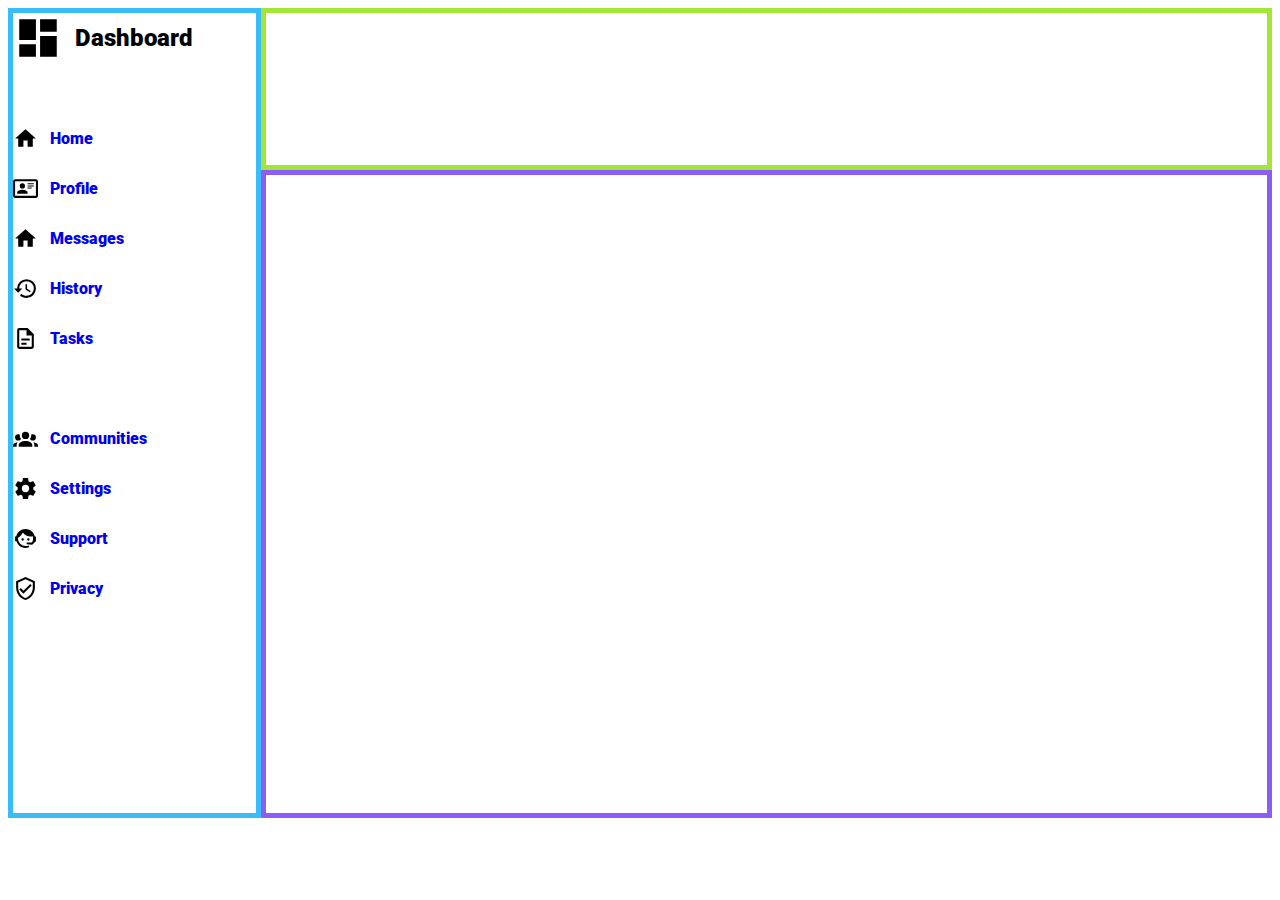
==== Admin-Dashboard.html @ 5881f160 "Sidebar Style" ====
<!DOCTYPE html>
<html lang="en">
<head>
    <meta charset="UTF-8">
    <meta name="viewport" content="width=device-width, initial-scale=1.0">
    <link rel="stylesheet" href="Admin-Dashboard.css">
    <title>Admin Dashboard</title>
</head>
<body>
    <div id="main-grid-container">
        <div id="sidebar">
            <div class="dashboard sidebar-icons">
            <svg xmlns="http://www.w3.org/2000/svg" viewBox="0 0 24 24" width="50" height="50"><title>Dashboard</title><path d="M13,3V9H21V3M13,21H21V11H13M3,21H11V15H3M3,13H11V3H3V13Z" /></svg><span>&nbsp;&nbsp;Dashboard</span>
        </div>
        
        <div class="home">
            <a class="sidebar-icons" href="https://www.example.com"><svg xmlns="http://www.w3.org/2000/svg" viewBox="0 0 24 24" width="25" height="25"><title>Home</title><path d="M10,20V14H14V20H19V12H22L12,3L2,12H5V20H10Z" /></svg><span>&nbsp;&nbsp;&nbsp;Home</span></a>
        </div>

        <div class="profile">
            <a class="sidebar-icons" href="https://www.example.com"><svg xmlns="http://www.w3.org/2000/svg" viewBox="0 0 24 24" width="25" height="25"><title>Profile</title><path d="M22,3H2C0.91,3.04 0.04,3.91 0,5V19C0.04,20.09 0.91,20.96 2,21H22C23.09,20.96 23.96,20.09 24,19V5C23.96,3.91 23.09,3.04 22,3M22,19H2V5H22V19M14,17V15.75C14,14.09 10.66,13.25 9,13.25C7.34,13.25 4,14.09 4,15.75V17H14M9,7A2.5,2.5 0 0,0 6.5,9.5A2.5,2.5 0 0,0 9,12A2.5,2.5 0 0,0 11.5,9.5A2.5,2.5 0 0,0 9,7M14,7V8H20V7H14M14,9V10H20V9H14M14,11V12H18V11H14" /></svg><span>&nbsp;&nbsp;&nbsp;Profile</span></a>
        </div>

        <div class="messages">
            <a class="sidebar-icons" href="https://www.example.com"><svg xmlns="http://www.w3.org/2000/svg" viewBox="0 0 24 24" width="25" height="25"><title>Messages</title><path d="M10,20V14H14V20H19V12H22L12,3L2,12H5V20H10Z" /></svg><span>&nbsp;&nbsp;&nbsp;Messages</span></a>
        </div>

        <div class="history">
            <a class="sidebar-icons" href="https://www.example.com"><svg xmlns="http://www.w3.org/2000/svg" viewBox="0 0 24 24" width="25" height="25"><title>History</title><path d="M13.5,8H12V13L16.28,15.54L17,14.33L13.5,12.25V8M13,3A9,9 0 0,0 4,12H1L4.96,16.03L9,12H6A7,7 0 0,1 13,5A7,7 0 0,1 20,12A7,7 0 0,1 13,19C11.07,19 9.32,18.21 8.06,16.94L6.64,18.36C8.27,20 10.5,21 13,21A9,9 0 0,0 22,12A9,9 0 0,0 13,3" /></svg><span>&nbsp;&nbsp;&nbsp;History</span></a>
        </div>

        <div class="tasks">
            <a class="sidebar-icons" href="https://www.example.com"><svg xmlns="http://www.w3.org/2000/svg" viewBox="0 0 24 24" width="25" height="25"><title>Tasks</title><path d="M6,2A2,2 0 0,0 4,4V20A2,2 0 0,0 6,22H18A2,2 0 0,0 20,20V8L14,2H6M6,4H13V9H18V20H6V4M8,12V14H16V12H8M8,16V18H13V16H8Z" /></svg><span>&nbsp;&nbsp;&nbsp;Tasks</span></a>
        </div>

        <div class="communities">
            <a class="sidebar-icons" href="https://www.example.com"><svg xmlns="http://www.w3.org/2000/svg" viewBox="0 0 24 24" width="25" height="25"><title>Communities</title><path d="M12,5.5A3.5,3.5 0 0,1 15.5,9A3.5,3.5 0 0,1 12,12.5A3.5,3.5 0 0,1 8.5,9A3.5,3.5 0 0,1 12,5.5M5,8C5.56,8 6.08,8.15 6.53,8.42C6.38,9.85 6.8,11.27 7.66,12.38C7.16,13.34 6.16,14 5,14A3,3 0 0,1 2,11A3,3 0 0,1 5,8M19,8A3,3 0 0,1 22,11A3,3 0 0,1 19,14C17.84,14 16.84,13.34 16.34,12.38C17.2,11.27 17.62,9.85 17.47,8.42C17.92,8.15 18.44,8 19,8M5.5,18.25C5.5,16.18 8.41,14.5 12,14.5C15.59,14.5 18.5,16.18 18.5,18.25V20H5.5V18.25M0,20V18.5C0,17.11 1.89,15.94 4.45,15.6C3.86,16.28 3.5,17.22 3.5,18.25V20H0M24,20H20.5V18.25C20.5,17.22 20.14,16.28 19.55,15.6C22.11,15.94 24,17.11 24,18.5V20Z" /></svg><span>&nbsp;&nbsp;&nbsp;Communities</span></a>
        </div>

        <div class="settings">
            <a class="sidebar-icons" href="https://www.example.com"><svg xmlns="http://www.w3.org/2000/svg" viewBox="0 0 24 24" width="25" height="25"><title>Settings</title><path d="M12,15.5A3.5,3.5 0 0,1 8.5,12A3.5,3.5 0 0,1 12,8.5A3.5,3.5 0 0,1 15.5,12A3.5,3.5 0 0,1 12,15.5M19.43,12.97C19.47,12.65 19.5,12.33 19.5,12C19.5,11.67 19.47,11.34 19.43,11L21.54,9.37C21.73,9.22 21.78,8.95 21.66,8.73L19.66,5.27C19.54,5.05 19.27,4.96 19.05,5.05L16.56,6.05C16.04,5.66 15.5,5.32 14.87,5.07L14.5,2.42C14.46,2.18 14.25,2 14,2H10C9.75,2 9.54,2.18 9.5,2.42L9.13,5.07C8.5,5.32 7.96,5.66 7.44,6.05L4.95,5.05C4.73,4.96 4.46,5.05 4.34,5.27L2.34,8.73C2.21,8.95 2.27,9.22 2.46,9.37L4.57,11C4.53,11.34 4.5,11.67 4.5,12C4.5,12.33 4.53,12.65 4.57,12.97L2.46,14.63C2.27,14.78 2.21,15.05 2.34,15.27L4.34,18.73C4.46,18.95 4.73,19.03 4.95,18.95L7.44,17.94C7.96,18.34 8.5,18.68 9.13,18.93L9.5,21.58C9.54,21.82 9.75,22 10,22H14C14.25,22 14.46,21.82 14.5,21.58L14.87,18.93C15.5,18.67 16.04,18.34 16.56,17.94L19.05,18.95C19.27,19.03 19.54,18.95 19.66,18.73L21.66,15.27C21.78,15.05 21.73,14.78 21.54,14.63L19.43,12.97Z" /></svg><span>&nbsp;&nbsp;&nbsp;Settings</span></a>
        </div>

        <div class="support">
            <a class="sidebar-icons" href="https://www.example.com"><svg xmlns="http://www.w3.org/2000/svg" viewBox="0 0 24 24" width="25" height="25"><title>Support</title><path d="M18.72,14.76C19.07,13.91 19.26,13 19.26,12C19.26,11.28 19.15,10.59 18.96,9.95C18.31,10.1 17.63,10.18 16.92,10.18C13.86,10.18 11.15,8.67 9.5,6.34C8.61,8.5 6.91,10.26 4.77,11.22C4.73,11.47 4.73,11.74 4.73,12A7.27,7.27 0 0,0 12,19.27C13.05,19.27 14.06,19.04 14.97,18.63C15.54,19.72 15.8,20.26 15.78,20.26C14.14,20.81 12.87,21.08 12,21.08C9.58,21.08 7.27,20.13 5.57,18.42C4.53,17.38 3.76,16.11 3.33,14.73H2V10.18H3.09C3.93,6.04 7.6,2.92 12,2.92C14.4,2.92 16.71,3.87 18.42,5.58C19.69,6.84 20.54,8.45 20.89,10.18H22V14.67H22V14.69L22,14.73H21.94L18.38,18L13.08,17.4V15.73H17.91L18.72,14.76M9.27,11.77C9.57,11.77 9.86,11.89 10.07,12.11C10.28,12.32 10.4,12.61 10.4,12.91C10.4,13.21 10.28,13.5 10.07,13.71C9.86,13.92 9.57,14.04 9.27,14.04C8.64,14.04 8.13,13.54 8.13,12.91C8.13,12.28 8.64,11.77 9.27,11.77M14.72,11.77C15.35,11.77 15.85,12.28 15.85,12.91C15.85,13.54 15.35,14.04 14.72,14.04C14.09,14.04 13.58,13.54 13.58,12.91A1.14,1.14 0 0,1 14.72,11.77Z" /></svg><span>&nbsp;&nbsp;&nbsp;Support</span></a>
        </div>

        <div class="privacy">
            <a class="sidebar-icons" href="https://www.example.com"><svg xmlns="http://www.w3.org/2000/svg" viewBox="0 0 24 24" width="25" height="25"><title>Privacy</title><path d="M21,11C21,16.55 17.16,21.74 12,23C6.84,21.74 3,16.55 3,11V5L12,1L21,5V11M12,21C15.75,20 19,15.54 19,11.22V6.3L12,3.18L5,6.3V11.22C5,15.54 8.25,20 12,21M10,17L6,13L7.41,11.59L10,14.17L16.59,7.58L18,9" /></svg><span?>&nbsp;&nbsp;&nbsp;Privacy</span></a>
            </div>
    </div>
        <div id="header"></div>
        <div id="main-content"></div>
    </div>
</body>
</html>
---- Admin-Dashboard.css ----
@import url("https://fonts.googleapis.com/css2?family=Metal+Mania&family=Roboto&family=Ubuntu&display=swap");

* {
  font-family: "Roboto", sans-serif;
  font-weight: 900;
}

/*Sidebar Section*/

a {
  text-decoration: none;
}

div#sidebar {
  display: grid;
  border: 5px solid #38bdf8;
  grid-template: repeat(16, 1fr) / 1fr;
  grid-row: 1/11;
}

.sidebar-icons {
  display: flex;
  align-items: center;
}

.dashboard > span {
  font-size: x-large;
}

.home {
  grid-row: 3 / 4;
  align-self: center;
}

.profile {
  grid-row: 4 / 5;
  align-self: center;
}

.messages {
  grid-row: 5 / 6;
  align-self: center;
}

.history {
  grid-row: 6 / 7;
  align-self: center;
}

.tasks {
  grid-row: 7 / 8;
  align-self: center;
}

.communities {
  grid-row: 9 / 10;
  align-self: center;
}

.settings {
  grid-row: 10/ 11;
  align-self: center;
}

.support {
  grid-row: 11 / 12;
  align-self: center;
}

.privacy {
  grid-row: 12 / 13;
  align-self: center;
}

/*Sidebar Section Ended*/

/*Whole Page Grid*/

div#main-grid-container {
  display: grid;
  grid-template: repeat(10, 1fr) / repeat(5, 1fr);
}

/*Whole Page Grid Ended*/

/*Header*/

div#header {
  border: 5px solid #a3e635;
  grid-row: 1/3;
  grid-column: 2/6;
}

/*Header Section Ended*/

/*Main Content Section*/

div#main-content {
  border: 5px solid #8b5cf6;
  grid-row: 3/11;
  grid-column: 2/6;
}
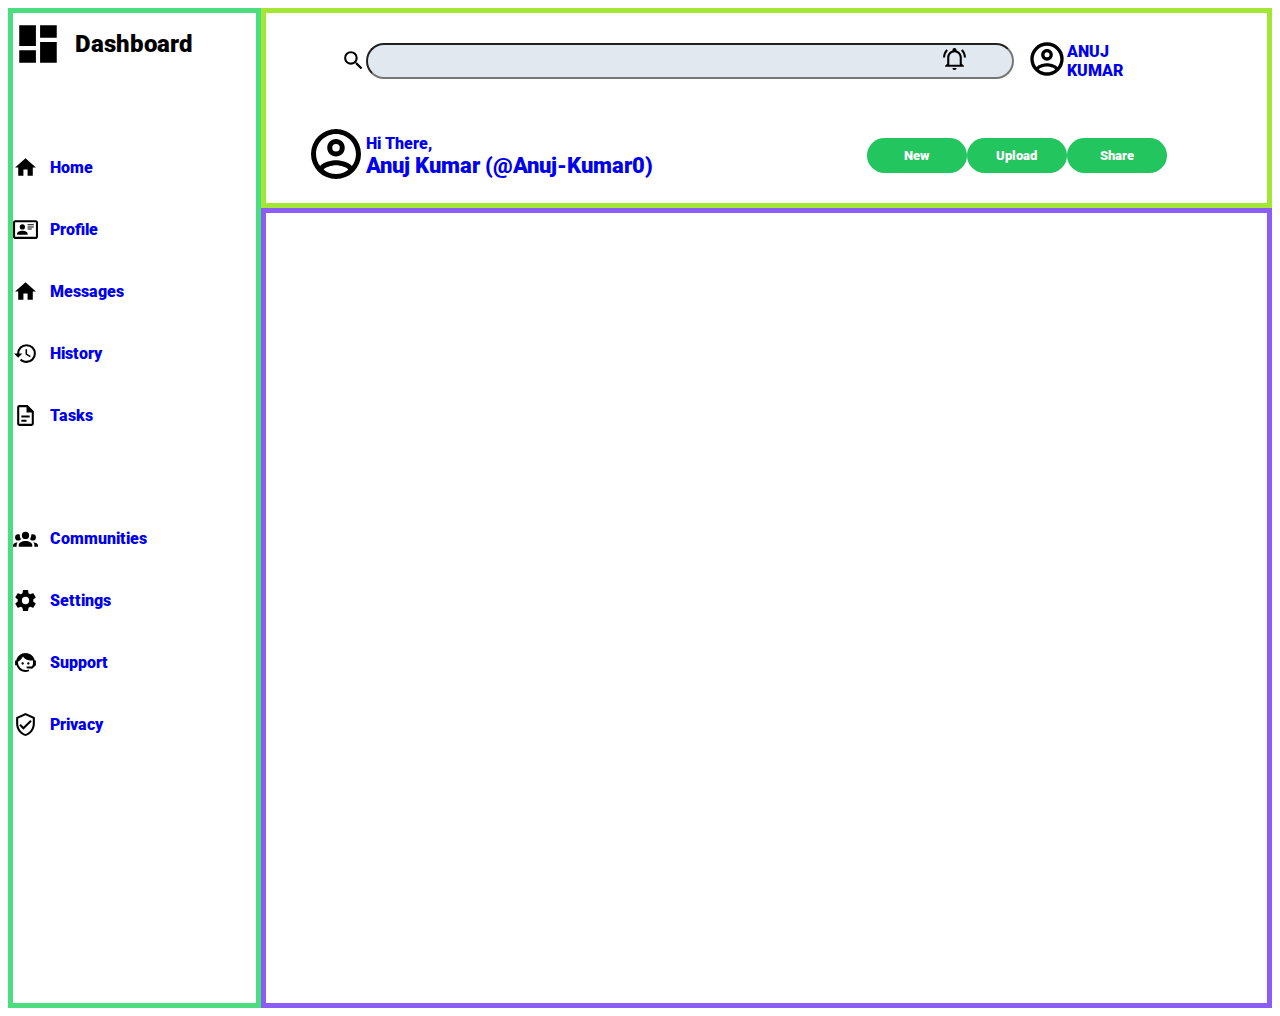
==== commit 21e40b87: "Header Successful, Some Responsive Features" ====
--- a/Admin-Dashboard.html
+++ b/Admin-Dashboard.html
@@ -49,7 +49,21 @@
             <a class="sidebar-icons" href="https://www.example.com"><svg xmlns="http://www.w3.org/2000/svg" viewBox="0 0 24 24" width="25" height="25"><title>Privacy</title><path d="M21,11C21,16.55 17.16,21.74 12,23C6.84,21.74 3,16.55 3,11V5L12,1L21,5V11M12,21C15.75,20 19,15.54 19,11.22V6.3L12,3.18L5,6.3V11.22C5,15.54 8.25,20 12,21M10,17L6,13L7.41,11.59L10,14.17L16.59,7.58L18,9" /></svg><span?>&nbsp;&nbsp;&nbsp;Privacy</span></a>
             </div>
     </div>
-        <div id="header"></div>
+        <div id="header">
+                <span id="search-icon"><svg xmlns="http://www.w3.org/2000/svg" viewBox="0 0 24 24" width="25" height="25"><title>Search</title><path d="M9.5,3A6.5,6.5 0 0,1 16,9.5C16,11.11 15.41,12.59 14.44,13.73L14.71,14H15.5L20.5,19L19,20.5L14,15.5V14.71L13.73,14.44C12.59,15.41 11.11,16 9.5,16A6.5,6.5 0 0,1 3,9.5A6.5,6.5 0 0,1 9.5,3M9.5,5C7,5 5,7 5,9.5C5,12 7,14 9.5,14C12,14 14,12 14,9.5C14,7 12,5 9.5,5Z" /></svg></span>
+                <span id="search-bar"><input type="text" name="search-bar" id="search-bar"></span>
+                <span id="notification"><a href="https://www.example.com"><svg xmlns="http://www.w3.org/2000/svg" viewBox="0 0 24 24" height="25" width="25"><title>Notification</title><path d="M10,21H14A2,2 0 0,1 12,23A2,2 0 0,1 10,21M21,19V20H3V19L5,17V11C5,7.9 7.03,5.17 10,4.29C10,4.19 10,4.1 10,4A2,2 0 0,1 12,2A2,2 0 0,1 14,4C14,4.1 14,4.19 14,4.29C16.97,5.17 19,7.9 19,11V17L21,19M17,11A5,5 0 0,0 12,6A5,5 0 0,0 7,11V18H17V11M19.75,3.19L18.33,4.61C20.04,6.3 21,8.6 21,11H23C23,8.07 21.84,5.25 19.75,3.19M1,11H3C3,8.6 3.96,6.3 5.67,4.61L4.25,3.19C2.16,5.25 1,8.07 1,11Z" /></svg></a></span>
+                <span class="github"><a href="https://github.com/Anuj-Kumar0"><svg xmlns="http://www.w3.org/2000/svg" viewBox="0 0 24 24" height="40" width="40"><title>Account</title><path d="M12,2A10,10 0 0,0 2,12A10,10 0 0,0 12,22A10,10 0 0,0 22,12A10,10 0 0,0 12,2M7.07,18.28C7.5,17.38 10.12,16.5 12,16.5C13.88,16.5 16.5,17.38 16.93,18.28C15.57,19.36 13.86,20 12,20C10.14,20 8.43,19.36 7.07,18.28M18.36,16.83C16.93,15.09 13.46,14.5 12,14.5C10.54,14.5 7.07,15.09 5.64,16.83C4.62,15.5 4,13.82 4,12C4,7.59 7.59,4 12,4C16.41,4 20,7.59 20,12C20,13.82 19.38,15.5 18.36,16.83M12,6C10.06,6 8.5,7.56 8.5,9.5C8.5,11.44 10.06,13 12,13C13.94,13 15.5,11.44 15.5,9.5C15.5,7.56 13.94,6 12,6M12,11A1.5,1.5 0 0,1 10.5,9.5A1.5,1.5 0 0,1 12,8A1.5,1.5 0 0,1 13.5,9.5A1.5,1.5 0 0,1 12,11Z" /></svg></a></span>
+                <span class="github"><a href="https://github.com/Anuj-Kumar0">ANUJ KUMAR</a></span>
+<!-- Second Row -->
+                <span class="github" id="second-row-account"><a href="https://github.com/Anuj-Kumar0"><svg xmlns="http://www.w3.org/2000/svg" viewBox="0 0 24 24" height="60" width="60"><title>Account</title><path d="M12,2A10,10 0 0,0 2,12A10,10 0 0,0 12,22A10,10 0 0,0 22,12A10,10 0 0,0 12,2M7.07,18.28C7.5,17.38 10.12,16.5 12,16.5C13.88,16.5 16.5,17.38 16.93,18.28C15.57,19.36 13.86,20 12,20C10.14,20 8.43,19.36 7.07,18.28M18.36,16.83C16.93,15.09 13.46,14.5 12,14.5C10.54,14.5 7.07,15.09 5.64,16.83C4.62,15.5 4,13.82 4,12C4,7.59 7.59,4 12,4C16.41,4 20,7.59 20,12C20,13.82 19.38,15.5 18.36,16.83M12,6C10.06,6 8.5,7.56 8.5,9.5C8.5,11.44 10.06,13 12,13C13.94,13 15.5,11.44 15.5,9.5C15.5,7.56 13.94,6 12,6M12,11A1.5,1.5 0 0,1 10.5,9.5A1.5,1.5 0 0,1 12,8A1.5,1.5 0 0,1 13.5,9.5A1.5,1.5 0 0,1 12,11Z" /></svg></a></span>
+
+                <a id="intro" href="https://github.com/Anuj-Kumar0"><span id="small">Hi There,<span id="big">Anuj Kumar (@Anuj-Kumar0)</></span></a>
+
+                <button id="first-button" class="buttons">New</button>
+                <button id="second-button" class="buttons">Upload</button>
+                <button id="third-button" class="buttons">Share</button>
+        </div>
         <div id="main-content"></div>
     </div>
 </body>
--- a/Admin-Dashboard.css
+++ b/Admin-Dashboard.css
@@ -4,6 +4,15 @@
   font-family: "Roboto", sans-serif;
   font-weight: 900;
 }
+
+/*Whole Page Grid*/
+
+div#main-grid-container {
+  display: grid;
+  grid-template: repeat(10, minmax(100px, 1fr)) / repeat(5, minmax(100px, 1fr));
+}
+
+/*Whole Page Grid Ended*/
 
 /*Sidebar Section*/
 
@@ -13,7 +22,7 @@
 
 div#sidebar {
   display: grid;
-  border: 5px solid #38bdf8;
+  border: 5px solid #4ade80;
   grid-template: repeat(16, 1fr) / 1fr;
   grid-row: 1/11;
 }
@@ -74,21 +83,92 @@
 
 /*Sidebar Section Ended*/
 
-/*Whole Page Grid*/
-
-div#main-grid-container {
-  display: grid;
-  grid-template: repeat(10, 1fr) / repeat(5, 1fr);
-}
-
-/*Whole Page Grid Ended*/
-
 /*Header*/
 
 div#header {
   border: 5px solid #a3e635;
+  display: grid;
+  grid-template: repeat(2, minmax(50px, 1fr)) / repeat(10, minmax(50px, 1fr));
+  justify-content: center;
+  align-items: center;
   grid-row: 1/3;
   grid-column: 2/6;
+}
+
+span#search-icon {
+  display: grid;
+  justify-content: end;
+}
+
+span#search-bar {
+  display: grid;
+  grid-area: 1/2/2/7;
+  justify-content: flex-start;
+}
+
+span#notification {
+  justify-self: flex-end;
+  align-self: center;
+}
+
+span.github {
+  justify-self: flex-end;
+  align-self: center;
+}
+
+input {
+  width: 80ch;
+  height: 30px;
+  border-radius: 30px;
+  background-color: #e2e8f0;
+  grid-area: 2/6;
+}
+
+#second-row-account {
+  grid-area: 2/1/3/2;
+}
+
+#intro {
+  display: grid;
+  grid-area: 2/2/3/5;
+  justify-content: flex-start;
+  align-items: center;
+}
+
+span#big {
+  display: grid;
+  font-size: 22px;
+}
+
+button#first-button {
+  display: grid;
+  grid-area: 2/7/3/8;
+  justify-content: center;
+}
+
+button#second-button {
+  display: grid;
+  grid-area: 2/8/3/9;
+  justify-content: center;
+}
+
+button#third-button {
+  display: grid;
+  grid-area: 2/9/3/10;
+
+  justify-content: center;
+}
+.buttons {
+  border: none;
+  min-width: 50px;
+  max-width: 100px;
+  min-height: 35px;
+  max-height: 75px;
+  border-radius: 20px;
+  background-color: #22c55e;
+  align-items: center;
+  cursor: pointer;
+  color: #fff;
 }
 
 /*Header Section Ended*/
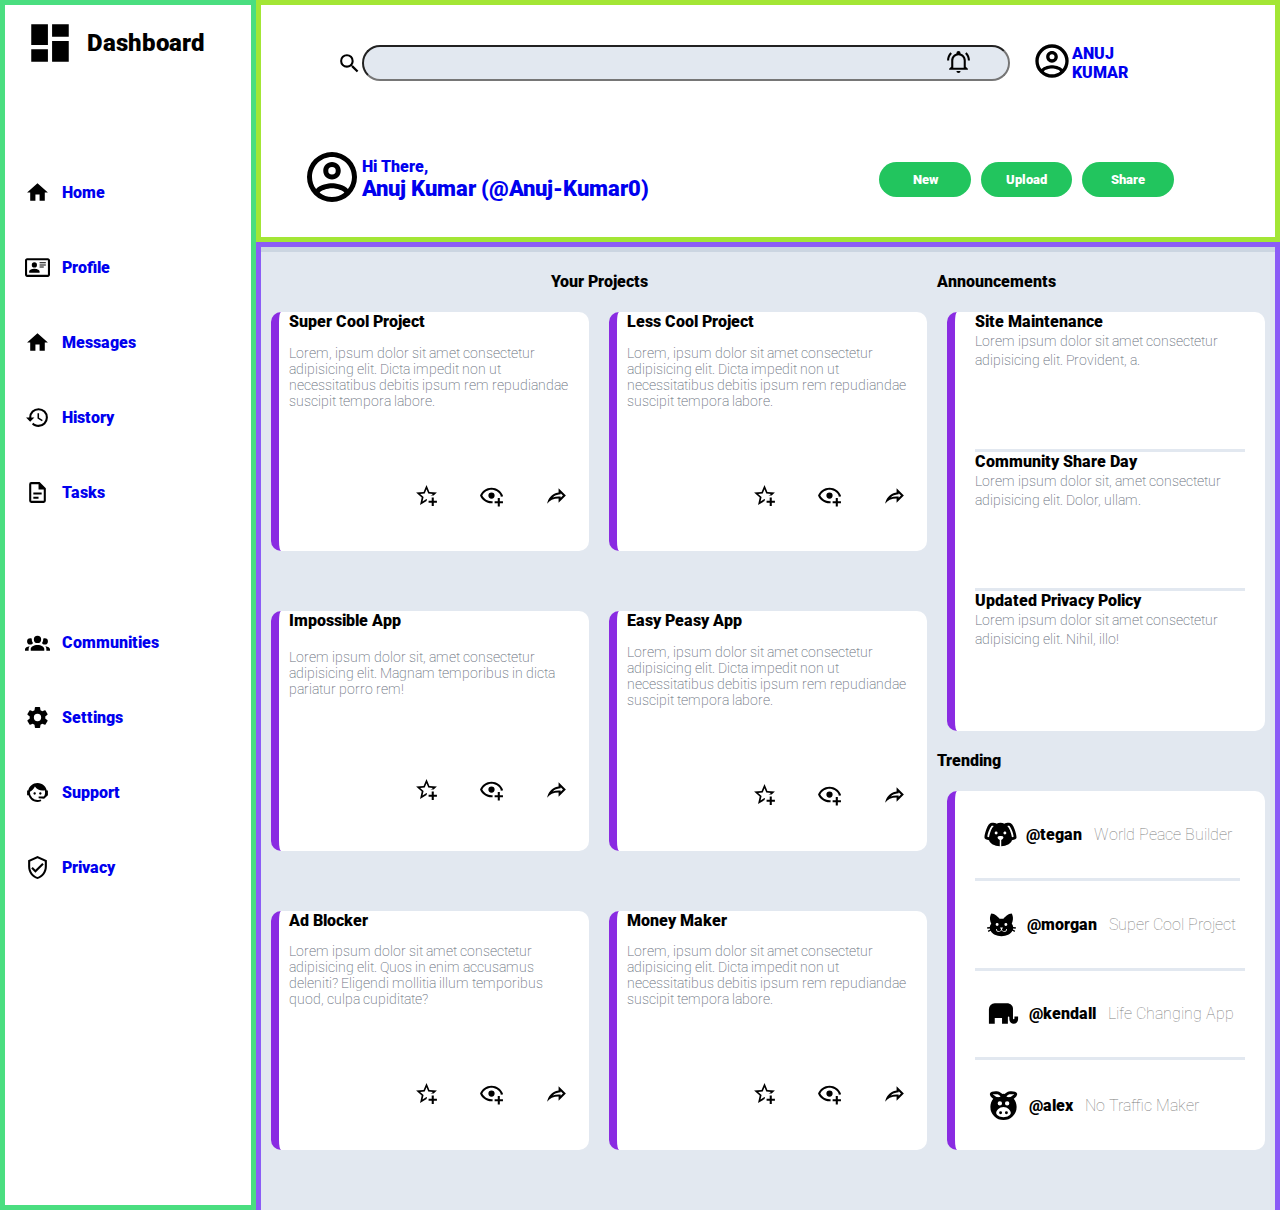
==== commit 313ae9c0: "Complete Main Content Box" ====
--- a/Admin-Dashboard.html
+++ b/Admin-Dashboard.html
@@ -10,7 +10,7 @@
     <div id="main-grid-container">
         <div id="sidebar">
             <div class="dashboard sidebar-icons">
-            <svg xmlns="http://www.w3.org/2000/svg" viewBox="0 0 24 24" width="50" height="50"><title>Dashboard</title><path d="M13,3V9H21V3M13,21H21V11H13M3,21H11V15H3M3,13H11V3H3V13Z" /></svg><span>&nbsp;&nbsp;Dashboard</span>
+            <svg xmlns="http://www.w3.org/2000/svg" viewBox="0 0 24 24" min-width="10" width="50" height="50"><title>Dashboard</title><path d="M13,3V9H21V3M13,21H21V11H13M3,21H11V15H3M3,13H11V3H3V13Z" /></svg><span>&nbsp;&nbsp;Dashboard</span>
         </div>
         
         <div class="home">
@@ -53,8 +53,8 @@
                 <span id="search-icon"><svg xmlns="http://www.w3.org/2000/svg" viewBox="0 0 24 24" width="25" height="25"><title>Search</title><path d="M9.5,3A6.5,6.5 0 0,1 16,9.5C16,11.11 15.41,12.59 14.44,13.73L14.71,14H15.5L20.5,19L19,20.5L14,15.5V14.71L13.73,14.44C12.59,15.41 11.11,16 9.5,16A6.5,6.5 0 0,1 3,9.5A6.5,6.5 0 0,1 9.5,3M9.5,5C7,5 5,7 5,9.5C5,12 7,14 9.5,14C12,14 14,12 14,9.5C14,7 12,5 9.5,5Z" /></svg></span>
                 <span id="search-bar"><input type="text" name="search-bar" id="search-bar"></span>
                 <span id="notification"><a href="https://www.example.com"><svg xmlns="http://www.w3.org/2000/svg" viewBox="0 0 24 24" height="25" width="25"><title>Notification</title><path d="M10,21H14A2,2 0 0,1 12,23A2,2 0 0,1 10,21M21,19V20H3V19L5,17V11C5,7.9 7.03,5.17 10,4.29C10,4.19 10,4.1 10,4A2,2 0 0,1 12,2A2,2 0 0,1 14,4C14,4.1 14,4.19 14,4.29C16.97,5.17 19,7.9 19,11V17L21,19M17,11A5,5 0 0,0 12,6A5,5 0 0,0 7,11V18H17V11M19.75,3.19L18.33,4.61C20.04,6.3 21,8.6 21,11H23C23,8.07 21.84,5.25 19.75,3.19M1,11H3C3,8.6 3.96,6.3 5.67,4.61L4.25,3.19C2.16,5.25 1,8.07 1,11Z" /></svg></a></span>
-                <span class="github"><a href="https://github.com/Anuj-Kumar0"><svg xmlns="http://www.w3.org/2000/svg" viewBox="0 0 24 24" height="40" width="40"><title>Account</title><path d="M12,2A10,10 0 0,0 2,12A10,10 0 0,0 12,22A10,10 0 0,0 22,12A10,10 0 0,0 12,2M7.07,18.28C7.5,17.38 10.12,16.5 12,16.5C13.88,16.5 16.5,17.38 16.93,18.28C15.57,19.36 13.86,20 12,20C10.14,20 8.43,19.36 7.07,18.28M18.36,16.83C16.93,15.09 13.46,14.5 12,14.5C10.54,14.5 7.07,15.09 5.64,16.83C4.62,15.5 4,13.82 4,12C4,7.59 7.59,4 12,4C16.41,4 20,7.59 20,12C20,13.82 19.38,15.5 18.36,16.83M12,6C10.06,6 8.5,7.56 8.5,9.5C8.5,11.44 10.06,13 12,13C13.94,13 15.5,11.44 15.5,9.5C15.5,7.56 13.94,6 12,6M12,11A1.5,1.5 0 0,1 10.5,9.5A1.5,1.5 0 0,1 12,8A1.5,1.5 0 0,1 13.5,9.5A1.5,1.5 0 0,1 12,11Z" /></svg></a></span>
-                <span class="github"><a href="https://github.com/Anuj-Kumar0">ANUJ KUMAR</a></span>
+                <span class="github" id="account"><a href="https://github.com/Anuj-Kumar0"><svg xmlns="http://www.w3.org/2000/svg" viewBox="0 0 24 24" height="40" width="40"><title>Account</title><path d="M12,2A10,10 0 0,0 2,12A10,10 0 0,0 12,22A10,10 0 0,0 22,12A10,10 0 0,0 12,2M7.07,18.28C7.5,17.38 10.12,16.5 12,16.5C13.88,16.5 16.5,17.38 16.93,18.28C15.57,19.36 13.86,20 12,20C10.14,20 8.43,19.36 7.07,18.28M18.36,16.83C16.93,15.09 13.46,14.5 12,14.5C10.54,14.5 7.07,15.09 5.64,16.83C4.62,15.5 4,13.82 4,12C4,7.59 7.59,4 12,4C16.41,4 20,7.59 20,12C20,13.82 19.38,15.5 18.36,16.83M12,6C10.06,6 8.5,7.56 8.5,9.5C8.5,11.44 10.06,13 12,13C13.94,13 15.5,11.44 15.5,9.5C15.5,7.56 13.94,6 12,6M12,11A1.5,1.5 0 0,1 10.5,9.5A1.5,1.5 0 0,1 12,8A1.5,1.5 0 0,1 13.5,9.5A1.5,1.5 0 0,1 12,11Z" /></svg></a></span>
+                <span class="github" id="name"><a href="https://github.com/Anuj-Kumar0">ANUJ KUMAR</a></span>
 <!-- Second Row -->
                 <span class="github" id="second-row-account"><a href="https://github.com/Anuj-Kumar0"><svg xmlns="http://www.w3.org/2000/svg" viewBox="0 0 24 24" height="60" width="60"><title>Account</title><path d="M12,2A10,10 0 0,0 2,12A10,10 0 0,0 12,22A10,10 0 0,0 22,12A10,10 0 0,0 12,2M7.07,18.28C7.5,17.38 10.12,16.5 12,16.5C13.88,16.5 16.5,17.38 16.93,18.28C15.57,19.36 13.86,20 12,20C10.14,20 8.43,19.36 7.07,18.28M18.36,16.83C16.93,15.09 13.46,14.5 12,14.5C10.54,14.5 7.07,15.09 5.64,16.83C4.62,15.5 4,13.82 4,12C4,7.59 7.59,4 12,4C16.41,4 20,7.59 20,12C20,13.82 19.38,15.5 18.36,16.83M12,6C10.06,6 8.5,7.56 8.5,9.5C8.5,11.44 10.06,13 12,13C13.94,13 15.5,11.44 15.5,9.5C15.5,7.56 13.94,6 12,6M12,11A1.5,1.5 0 0,1 10.5,9.5A1.5,1.5 0 0,1 12,8A1.5,1.5 0 0,1 13.5,9.5A1.5,1.5 0 0,1 12,11Z" /></svg></a></span>
 
@@ -64,7 +64,99 @@
                 <button id="second-button" class="buttons">Upload</button>
                 <button id="third-button" class="buttons">Share</button>
         </div>
-        <div id="main-content"></div>
+        <div id="main-content">
+            <div>
+                <span>Your Projects</span>
+                <span>Announcements</span>
+                <span>Trending</span>
+                <div class="cards Super"><p class="cards-para">Super Cool Project</p><span>Lorem, ipsum dolor sit amet consectetur adipisicing elit. Dicta impedit non ut necessitatibus debitis ipsum rem repudiandae suscipit tempora labore.</span>
+                <main>
+                    <svg xmlns="http://www.w3.org/2000/svg" viewBox="0 0 24 24" width="25" height="25"><title>Add To Favourites</title><path d="M5.8 21L7.4 14L2 9.2L9.2 8.6L12 2L14.8 8.6L22 9.2L18.8 12H18C17.3 12 16.6 12.1 15.9 12.4L18.1 10.5L13.7 10.1L12 6.1L10.3 10.1L5.9 10.5L9.2 13.4L8.2 17.7L12 15.4L12.5 15.7C12.3 16.2 12.1 16.8 12.1 17.3L5.8 21M17 14V17H14V19H17V22H19V19H22V17H19V14H17Z" /></svg>
+
+                    <svg xmlns="http://www.w3.org/2000/svg" viewBox="0 0 24 24" width="25" height="25"><title>Add TO Preview List</title><path d="M12,4.5C7,4.5 2.73,7.61 1,12C2.73,16.39 7,19.5 12,19.5C12.36,19.5 12.72,19.5 13.08,19.45C13.03,19.13 13,18.82 13,18.5C13,18.14 13.04,17.78 13.1,17.42C12.74,17.46 12.37,17.5 12,17.5C8.24,17.5 4.83,15.36 3.18,12C4.83,8.64 8.24,6.5 12,6.5C15.76,6.5 19.17,8.64 20.82,12C20.7,12.24 20.56,12.45 20.43,12.68C21.09,12.84 21.72,13.11 22.29,13.5C22.56,13 22.8,12.5 23,12C21.27,7.61 17,4.5 12,4.5M12,9A3,3 0 0,0 9,12A3,3 0 0,0 12,15A3,3 0 0,0 15,12A3,3 0 0,0 12,9M18,14.5V17.5H15V19.5H18V22.5H20V19.5H23V17.5H20V14.5H18Z" /></svg>
+
+                    <svg xmlns="http://www.w3.org/2000/svg" viewBox="0 0 24 24" width="25" height="25"><title>Share</title><path d="M14,5V9C7,10 4,15 3,20C5.5,16.5 9,14.9 14,14.9V19L21,12L14,5M16,9.83L18.17,12L16,14.17V12.9H14C11.93,12.9 10.07,13.28 8.34,13.85C9.74,12.46 11.54,11.37 14.28,11L16,10.73V9.83Z" /></svg>
+
+                </main>
+                </div>
+                <div class="cards Less"><p>Less Cool Project</p><span>Lorem, ipsum dolor sit amet consectetur adipisicing elit. Dicta impedit non ut necessitatibus debitis ipsum rem repudiandae suscipit tempora labore.</span>
+                    <main>
+                        <svg xmlns="http://www.w3.org/2000/svg" viewBox="0 0 24 24" width="25" height="25"><title>Add To Favourites</title><path d="M5.8 21L7.4 14L2 9.2L9.2 8.6L12 2L14.8 8.6L22 9.2L18.8 12H18C17.3 12 16.6 12.1 15.9 12.4L18.1 10.5L13.7 10.1L12 6.1L10.3 10.1L5.9 10.5L9.2 13.4L8.2 17.7L12 15.4L12.5 15.7C12.3 16.2 12.1 16.8 12.1 17.3L5.8 21M17 14V17H14V19H17V22H19V19H22V17H19V14H17Z" /></svg>
+    
+                        <svg xmlns="http://www.w3.org/2000/svg" viewBox="0 0 24 24" width="25" height="25"><title>Add TO Preview List</title><path d="M12,4.5C7,4.5 2.73,7.61 1,12C2.73,16.39 7,19.5 12,19.5C12.36,19.5 12.72,19.5 13.08,19.45C13.03,19.13 13,18.82 13,18.5C13,18.14 13.04,17.78 13.1,17.42C12.74,17.46 12.37,17.5 12,17.5C8.24,17.5 4.83,15.36 3.18,12C4.83,8.64 8.24,6.5 12,6.5C15.76,6.5 19.17,8.64 20.82,12C20.7,12.24 20.56,12.45 20.43,12.68C21.09,12.84 21.72,13.11 22.29,13.5C22.56,13 22.8,12.5 23,12C21.27,7.61 17,4.5 12,4.5M12,9A3,3 0 0,0 9,12A3,3 0 0,0 12,15A3,3 0 0,0 15,12A3,3 0 0,0 12,9M18,14.5V17.5H15V19.5H18V22.5H20V19.5H23V17.5H20V14.5H18Z" /></svg>
+    
+                        <svg xmlns="http://www.w3.org/2000/svg" viewBox="0 0 24 24" width="25" height="25"><title>Share</title><path d="M14,5V9C7,10 4,15 3,20C5.5,16.5 9,14.9 14,14.9V19L21,12L14,5M16,9.83L18.17,12L16,14.17V12.9H14C11.93,12.9 10.07,13.28 8.34,13.85C9.74,12.46 11.54,11.37 14.28,11L16,10.73V9.83Z" /></svg>
+    
+                    </main>
+                </div>
+                <div class="cards Site">
+                <div class="site-margin  site-margin-border"><pre>Site Maintenance</pre><span>Lorem ipsum dolor sit amet consectetur adipisicing elit. Provident, a.</span></div>
+                <div class="site-margin site-margin-border"><pre>Community Share Day</pre><span>Lorem ipsum dolor sit, amet consectetur adipisicing elit. Dolor, ullam.</span></div>
+                <div class="site-margin"><pre>Updated Privacy Policy</pre><span>Lorem ipsum dolor sit amet consectetur adipisicing elit. Nihil, illo!</span></div>
+            </div>
+                <div class="cards Impossible"><p>Impossible App</p><span>Lorem ipsum dolor sit, amet consectetur adipisicing elit. Magnam temporibus in dicta pariatur porro rem!</span>
+                    <main>
+                        <svg xmlns="http://www.w3.org/2000/svg" viewBox="0 0 24 24" width="25" height="25"><title>Add To Favourites</title><path d="M5.8 21L7.4 14L2 9.2L9.2 8.6L12 2L14.8 8.6L22 9.2L18.8 12H18C17.3 12 16.6 12.1 15.9 12.4L18.1 10.5L13.7 10.1L12 6.1L10.3 10.1L5.9 10.5L9.2 13.4L8.2 17.7L12 15.4L12.5 15.7C12.3 16.2 12.1 16.8 12.1 17.3L5.8 21M17 14V17H14V19H17V22H19V19H22V17H19V14H17Z" /></svg>
+    
+                        <svg xmlns="http://www.w3.org/2000/svg" viewBox="0 0 24 24" width="25" height="25"><title>Add TO Preview List</title><path d="M12,4.5C7,4.5 2.73,7.61 1,12C2.73,16.39 7,19.5 12,19.5C12.36,19.5 12.72,19.5 13.08,19.45C13.03,19.13 13,18.82 13,18.5C13,18.14 13.04,17.78 13.1,17.42C12.74,17.46 12.37,17.5 12,17.5C8.24,17.5 4.83,15.36 3.18,12C4.83,8.64 8.24,6.5 12,6.5C15.76,6.5 19.17,8.64 20.82,12C20.7,12.24 20.56,12.45 20.43,12.68C21.09,12.84 21.72,13.11 22.29,13.5C22.56,13 22.8,12.5 23,12C21.27,7.61 17,4.5 12,4.5M12,9A3,3 0 0,0 9,12A3,3 0 0,0 12,15A3,3 0 0,0 15,12A3,3 0 0,0 12,9M18,14.5V17.5H15V19.5H18V22.5H20V19.5H23V17.5H20V14.5H18Z" /></svg>
+    
+                        <svg xmlns="http://www.w3.org/2000/svg" viewBox="0 0 24 24" width="25" height="25"><title>Share</title><path d="M14,5V9C7,10 4,15 3,20C5.5,16.5 9,14.9 14,14.9V19L21,12L14,5M16,9.83L18.17,12L16,14.17V12.9H14C11.93,12.9 10.07,13.28 8.34,13.85C9.74,12.46 11.54,11.37 14.28,11L16,10.73V9.83Z" /></svg>
+    
+                    </main>
+                </div>
+                <div class="cards Easy"><p>Easy Peasy App</p><span>Lorem, ipsum dolor sit amet consectetur adipisicing elit. Dicta impedit non ut necessitatibus debitis ipsum rem repudiandae suscipit tempora labore.</span>
+                    <main>
+                        <svg xmlns="http://www.w3.org/2000/svg" viewBox="0 0 24 24" width="25" height="25"><title>Add To Favourites</title><path d="M5.8 21L7.4 14L2 9.2L9.2 8.6L12 2L14.8 8.6L22 9.2L18.8 12H18C17.3 12 16.6 12.1 15.9 12.4L18.1 10.5L13.7 10.1L12 6.1L10.3 10.1L5.9 10.5L9.2 13.4L8.2 17.7L12 15.4L12.5 15.7C12.3 16.2 12.1 16.8 12.1 17.3L5.8 21M17 14V17H14V19H17V22H19V19H22V17H19V14H17Z" /></svg>
+    
+                        <svg xmlns="http://www.w3.org/2000/svg" viewBox="0 0 24 24" width="25" height="25"><title>Add TO Preview List</title><path d="M12,4.5C7,4.5 2.73,7.61 1,12C2.73,16.39 7,19.5 12,19.5C12.36,19.5 12.72,19.5 13.08,19.45C13.03,19.13 13,18.82 13,18.5C13,18.14 13.04,17.78 13.1,17.42C12.74,17.46 12.37,17.5 12,17.5C8.24,17.5 4.83,15.36 3.18,12C4.83,8.64 8.24,6.5 12,6.5C15.76,6.5 19.17,8.64 20.82,12C20.7,12.24 20.56,12.45 20.43,12.68C21.09,12.84 21.72,13.11 22.29,13.5C22.56,13 22.8,12.5 23,12C21.27,7.61 17,4.5 12,4.5M12,9A3,3 0 0,0 9,12A3,3 0 0,0 12,15A3,3 0 0,0 15,12A3,3 0 0,0 12,9M18,14.5V17.5H15V19.5H18V22.5H20V19.5H23V17.5H20V14.5H18Z" /></svg>
+    
+                        <svg xmlns="http://www.w3.org/2000/svg" viewBox="0 0 24 24" width="25" height="25"><title>Share</title><path d="M14,5V9C7,10 4,15 3,20C5.5,16.5 9,14.9 14,14.9V19L21,12L14,5M16,9.83L18.17,12L16,14.17V12.9H14C11.93,12.9 10.07,13.28 8.34,13.85C9.74,12.46 11.54,11.37 14.28,11L16,10.73V9.83Z" /></svg>
+    
+                    </main>
+                </div>
+                <div class="cards Tegan">
+                    <div class="tegan-grid">
+                        <div class="tegan-grid-items" id="tegan-first"><svg xmlns="http://www.w3.org/2000/svg" viewBox="0 0 24 24" width="35" height="35"><title>tegan</title><path d="M18,4C16.29,4 15.25,4.33 14.65,4.61C13.88,4.23 13,4 12,4C11,4 10.12,4.23 9.35,4.61C8.75,4.33 7.71,4 6,4C3,4 1,12 1,14C1,14.83 2.32,15.59 4.14,15.9C4.78,18.14 7.8,19.85 11.5,20V15.72C10.91,15.35 10,14.68 10,14C10,13 12,13 12,13C12,13 14,13 14,14C14,14.68 13.09,15.35 12.5,15.72V20C16.2,19.85 19.22,18.14 19.86,15.9C21.68,15.59 23,14.83 23,14C23,12 21,4 18,4M4.15,13.87C3.65,13.75 3.26,13.61 3,13.5C3.25,10.73 5.2,6.4 6.05,6C6.59,6 7,6.06 7.37,6.11C5.27,8.42 4.44,12.04 4.15,13.87M9,12A1,1 0 0,1 8,11C8,10.46 8.45,10 9,10A1,1 0 0,1 10,11C10,11.56 9.55,12 9,12M15,12A1,1 0 0,1 14,11C14,10.46 14.45,10 15,10A1,1 0 0,1 16,11C16,11.56 15.55,12 15,12M19.85,13.87C19.56,12.04 18.73,8.42 16.63,6.11C17,6.06 17.41,6 17.95,6C18.8,6.4 20.75,10.73 21,13.5C20.75,13.61 20.36,13.75 19.85,13.87Z" /></svg>
+                        <span class="user-info user-first">&nbsp;&nbsp;@tegan</span>
+                        <span class="user-info user-first user">&nbsp;&nbsp;&nbsp;World Peace Builder</span>
+                        </div>
+                        <div class="tegan-grid-items" id="tegan-second"><svg xmlns="http://www.w3.org/2000/svg" viewBox="0 0 24 24" width="35" height="35"><title>morgan</title><path d="M12,8L10.67,8.09C9.81,7.07 7.4,4.5 5,4.5C5,4.5 3.03,7.46 4.96,11.41C4.41,12.24 4.07,12.67 4,13.66L2.07,13.95L2.28,14.93L4.04,14.67L4.18,15.38L2.61,16.32L3.08,17.21L4.53,16.32C5.68,18.76 8.59,20 12,20C15.41,20 18.32,18.76 19.47,16.32L20.92,17.21L21.39,16.32L19.82,15.38L19.96,14.67L21.72,14.93L21.93,13.95L20,13.66C19.93,12.67 19.59,12.24 19.04,11.41C20.97,7.46 19,4.5 19,4.5C16.6,4.5 14.19,7.07 13.33,8.09L12,8M9,11A1,1 0 0,1 10,12A1,1 0 0,1 9,13A1,1 0 0,1 8,12A1,1 0 0,1 9,11M15,11A1,1 0 0,1 16,12A1,1 0 0,1 15,13A1,1 0 0,1 14,12A1,1 0 0,1 15,11M11,14H13L12.3,15.39C12.5,16.03 13.06,16.5 13.75,16.5A1.5,1.5 0 0,0 15.25,15H15.75A2,2 0 0,1 13.75,17C13,17 12.35,16.59 12,16V16H12C11.65,16.59 11,17 10.25,17A2,2 0 0,1 8.25,15H8.75A1.5,1.5 0 0,0 10.25,16.5C10.94,16.5 11.5,16.03 11.7,15.39L11,14Z" /></svg>
+                            <span class="user-info user-second">&nbsp;&nbsp;@morgan</span>
+                            <span class="user-info user-second user">&nbsp;&nbsp;&nbsp;Super Cool Project</span>
+                        </div>
+                        <div class="tegan-grid-items" id="tegan-third"><svg xmlns="http://www.w3.org/2000/svg" viewBox="0 0 24 24" width="35" height="35"><title>kendall</title><path d="M19.5,15.5A0.5,0.5 0 0,1 19,16A0.5,0.5 0 0,1 18.5,15.5V8.5C18.5,6.57 16.43,5 14.5,5H6A4,4 0 0,0 2,9V19H6V15H11V19H15V14.5A0.5,0.5 0 0,1 15.5,14A0.5,0.5 0 0,1 16,14.5V16A3,3 0 0,0 19,19A3,3 0 0,0 22,16V14H19.5V15.5Z" /></svg>
+                            <span class="user-info user-third">&nbsp;&nbsp;@kendall</span>
+                            <span class="user-info user-third user">&nbsp;&nbsp;&nbsp;Life Changing App</span>         
+                        </div>
+                        <div class="tegan-grid-items" id="tegan-fourth"><svg xmlns="http://www.w3.org/2000/svg" viewBox="0 0 24 24" width="35" height="35"><title>alex</title><path d="M9.5,9A1.5,1.5 0 0,0 8,10.5A1.5,1.5 0 0,0 9.5,12A1.5,1.5 0 0,0 11,10.5A1.5,1.5 0 0,0 9.5,9M14.5,9A1.5,1.5 0 0,0 13,10.5A1.5,1.5 0 0,0 14.5,12A1.5,1.5 0 0,0 16,10.5A1.5,1.5 0 0,0 14.5,9M12,4L12.68,4.03C13.62,3.24 14.82,2.59 15.72,2.35C17.59,1.85 20.88,2.23 21.31,3.83C21.62,5 20.6,6.45 19.03,7.38C20.26,8.92 21,10.87 21,13A9,9 0 0,1 12,22A9,9 0 0,1 3,13C3,10.87 3.74,8.92 4.97,7.38C3.4,6.45 2.38,5 2.69,3.83C3.12,2.23 6.41,1.85 8.28,2.35C9.18,2.59 10.38,3.24 11.32,4.03L12,4M10,16A1,1 0 0,1 11,17A1,1 0 0,1 10,18A1,1 0 0,1 9,17A1,1 0 0,1 10,16M14,16A1,1 0 0,1 15,17A1,1 0 0,1 14,18A1,1 0 0,1 13,17A1,1 0 0,1 14,16M12,13C9.24,13 7,15.34 7,17C7,18.66 9.24,20 12,20C14.76,20 17,18.66 17,17C17,15.34 14.76,13 12,13M7.76,4.28C7.31,4.16 4.59,4.35 4.59,4.35C4.59,4.35 6.8,6.1 7.24,6.22C7.69,6.34 9.77,6.43 9.91,5.9C10.06,5.36 8.2,4.4 7.76,4.28M16.24,4.28C15.8,4.4 13.94,5.36 14.09,5.9C14.23,6.43 16.31,6.34 16.76,6.22C17.2,6.1 19.41,4.35 19.41,4.35C19.41,4.35 16.69,4.16 16.24,4.28Z" /></svg>
+                            <span class="user-info user-fourth">&nbsp;&nbsp;@alex</span>
+                            <span class="user-info user-fourth user">&nbsp;&nbsp;&nbsp;No Traffic Maker</span>
+                      
+                        </div>
+                    </div>
+                </div>
+                <div class="cards Ad"><p>Ad Blocker</p><span>Lorem ipsum dolor sit amet consectetur adipisicing elit. Quos in enim accusamus deleniti? Eligendi mollitia illum temporibus quod, culpa cupiditate?</span>
+                    <main>
+                        <svg xmlns="http://www.w3.org/2000/svg" viewBox="0 0 24 24" width="25" height="25"><title>Add To Favourites</title><path d="M5.8 21L7.4 14L2 9.2L9.2 8.6L12 2L14.8 8.6L22 9.2L18.8 12H18C17.3 12 16.6 12.1 15.9 12.4L18.1 10.5L13.7 10.1L12 6.1L10.3 10.1L5.9 10.5L9.2 13.4L8.2 17.7L12 15.4L12.5 15.7C12.3 16.2 12.1 16.8 12.1 17.3L5.8 21M17 14V17H14V19H17V22H19V19H22V17H19V14H17Z" /></svg>
+    
+                        <svg xmlns="http://www.w3.org/2000/svg" viewBox="0 0 24 24" width="25" height="25"><title>Add TO Preview List</title><path d="M12,4.5C7,4.5 2.73,7.61 1,12C2.73,16.39 7,19.5 12,19.5C12.36,19.5 12.72,19.5 13.08,19.45C13.03,19.13 13,18.82 13,18.5C13,18.14 13.04,17.78 13.1,17.42C12.74,17.46 12.37,17.5 12,17.5C8.24,17.5 4.83,15.36 3.18,12C4.83,8.64 8.24,6.5 12,6.5C15.76,6.5 19.17,8.64 20.82,12C20.7,12.24 20.56,12.45 20.43,12.68C21.09,12.84 21.72,13.11 22.29,13.5C22.56,13 22.8,12.5 23,12C21.27,7.61 17,4.5 12,4.5M12,9A3,3 0 0,0 9,12A3,3 0 0,0 12,15A3,3 0 0,0 15,12A3,3 0 0,0 12,9M18,14.5V17.5H15V19.5H18V22.5H20V19.5H23V17.5H20V14.5H18Z" /></svg>
+    
+                        <svg xmlns="http://www.w3.org/2000/svg" viewBox="0 0 24 24" width="25" height="25"><title>Share</title><path d="M14,5V9C7,10 4,15 3,20C5.5,16.5 9,14.9 14,14.9V19L21,12L14,5M16,9.83L18.17,12L16,14.17V12.9H14C11.93,12.9 10.07,13.28 8.34,13.85C9.74,12.46 11.54,11.37 14.28,11L16,10.73V9.83Z" /></svg>
+    
+                    </main>
+                </div>
+                <div class="cards Money"><p>Money Maker</p><span>Lorem, ipsum dolor sit amet consectetur adipisicing elit. Dicta impedit non ut necessitatibus debitis ipsum rem repudiandae suscipit tempora labore.</span>
+                    <main>
+                        <svg xmlns="http://www.w3.org/2000/svg" viewBox="0 0 24 24" width="25" height="25"><title>Add To Favourites</title><path d="M5.8 21L7.4 14L2 9.2L9.2 8.6L12 2L14.8 8.6L22 9.2L18.8 12H18C17.3 12 16.6 12.1 15.9 12.4L18.1 10.5L13.7 10.1L12 6.1L10.3 10.1L5.9 10.5L9.2 13.4L8.2 17.7L12 15.4L12.5 15.7C12.3 16.2 12.1 16.8 12.1 17.3L5.8 21M17 14V17H14V19H17V22H19V19H22V17H19V14H17Z" /></svg>
+    
+                        <svg xmlns="http://www.w3.org/2000/svg" viewBox="0 0 24 24" width="25" height="25"><title>Add TO Preview List</title><path d="M12,4.5C7,4.5 2.73,7.61 1,12C2.73,16.39 7,19.5 12,19.5C12.36,19.5 12.72,19.5 13.08,19.45C13.03,19.13 13,18.82 13,18.5C13,18.14 13.04,17.78 13.1,17.42C12.74,17.46 12.37,17.5 12,17.5C8.24,17.5 4.83,15.36 3.18,12C4.83,8.64 8.24,6.5 12,6.5C15.76,6.5 19.17,8.64 20.82,12C20.7,12.24 20.56,12.45 20.43,12.68C21.09,12.84 21.72,13.11 22.29,13.5C22.56,13 22.8,12.5 23,12C21.27,7.61 17,4.5 12,4.5M12,9A3,3 0 0,0 9,12A3,3 0 0,0 12,15A3,3 0 0,0 15,12A3,3 0 0,0 12,9M18,14.5V17.5H15V19.5H18V22.5H20V19.5H23V17.5H20V14.5H18Z" /></svg>
+    
+                        <svg xmlns="http://www.w3.org/2000/svg" viewBox="0 0 24 24" width="25" height="25"><title>Share</title><path d="M14,5V9C7,10 4,15 3,20C5.5,16.5 9,14.9 14,14.9V19L21,12L14,5M16,9.83L18.17,12L16,14.17V12.9H14C11.93,12.9 10.07,13.28 8.34,13.85C9.74,12.46 11.54,11.37 14.28,11L16,10.73V9.83Z" /></svg>
+    
+                    </main>
+                </div>
+            </div>
+        </div>
     </div>
 </body>
 </html>--- a/Admin-Dashboard.css
+++ b/Admin-Dashboard.css
@@ -1,6 +1,7 @@
 @import url("https://fonts.googleapis.com/css2?family=Metal+Mania&family=Roboto&family=Ubuntu&display=swap");
 
 * {
+  margin: 0;
   font-family: "Roboto", sans-serif;
   font-weight: 900;
 }
@@ -9,7 +10,7 @@
 
 div#main-grid-container {
   display: grid;
-  grid-template: repeat(10, minmax(100px, 1fr)) / repeat(5, minmax(100px, 1fr));
+  grid-template: repeat(10, minmax(50px, 1fr)) / repeat(5, minmax(160px, 1fr));
 }
 
 /*Whole Page Grid Ended*/
@@ -20,16 +21,21 @@
   text-decoration: none;
 }
 
+a:hover {
+  text-decoration: underline;
+}
+
 div#sidebar {
   display: grid;
   border: 5px solid #4ade80;
-  grid-template: repeat(16, 1fr) / 1fr;
+  grid-template: repeat(16, minmax(75px, 1fr)) / repeat(1, minmax(50px, 1fr));
   grid-row: 1/11;
 }
 
 .sidebar-icons {
   display: flex;
   align-items: center;
+  margin-left: 20px;
 }
 
 .dashboard > span {
@@ -107,6 +113,7 @@
 }
 
 span#notification {
+  grid-area: 1/7/2/8;
   justify-self: flex-end;
   align-self: center;
 }
@@ -114,6 +121,14 @@
 span.github {
   justify-self: flex-end;
   align-self: center;
+}
+
+#account {
+  grid-area: 1/8/2/9;
+}
+
+#name {
+  grid-area: 1/9/2/10;
 }
 
 input {
@@ -121,7 +136,10 @@
   height: 30px;
   border-radius: 30px;
   background-color: #e2e8f0;
-  grid-area: 2/6;
+}
+
+input#search-bar {
+  grid-area: 1/2/2/7;
 }
 
 #second-row-account {
@@ -164,6 +182,7 @@
   max-width: 100px;
   min-height: 35px;
   max-height: 75px;
+  margin-left: 10px;
   border-radius: 20px;
   background-color: #22c55e;
   align-items: center;
@@ -180,3 +199,171 @@
   grid-row: 3/11;
   grid-column: 2/6;
 }
+
+div#main-content > div {
+  display: grid;
+  width: 100%;
+  height: 100%;
+  background-color: #e2e8f0;
+  border-top: 5px solid #cbd5e1;
+  grid-template: repeat(16, minmax(50px, 1fr)) / repeat(3, minmax(160px, 1fr));
+}
+
+div#main-content > div > span:nth-child(1) {
+  display: grid;
+  grid-area: 1/1/2/3;
+  align-items: center;
+  justify-content: center;
+}
+
+div#main-content > div > span:nth-child(2) {
+  display: grid;
+  grid-area: 1/3/2/4;
+  align-items: center;
+}
+
+div#main-content > div > span:nth-child(3) {
+  display: grid;
+  grid-area: 9/3/10/4;
+  align-items: center;
+}
+
+div.Super {
+  grid-area: 2/1/6/2;
+}
+
+div.Less {
+  grid-area: 2/2/6/3;
+}
+
+div.Site {
+  grid-area: 2/3/9/4;
+}
+
+div.Impossible {
+  grid-area: 7/1/11/2;
+}
+
+div.Easy {
+  grid-area: 7/2/11/3;
+}
+
+div.Tegan {
+  grid-area: 10/3/16/4;
+}
+
+div.Impossible {
+  grid-area: 7/1/11/2;
+}
+
+div.Ad {
+  grid-area: 12/1/16/2;
+}
+
+div.Money {
+  grid-area: 12/2/16/3;
+}
+
+div.tegan-grid {
+  display: grid;
+  grid-template: repeat(4, 1fr) / 1fr;
+  margin-left: 20px;
+  margin-right: 20px;
+}
+
+div.tegan-grid-items {
+  display: flex;
+  justify-content: center;
+  align-items: center;
+}
+
+#tegan-first {
+  margin-right: 5px;
+  border-bottom: 3px solid #e2e8f0;
+}
+
+#tegan-second {
+  border-bottom: 3px solid #e2e8f0;
+}
+
+#tegan-third {
+  border-bottom: 3px solid #e2e8f0;
+}
+
+#tegan-fourth {
+  margin-right: 35px;
+}
+
+.user {
+  font-weight: 100;
+  color: grey;
+}
+
+.Super,
+.Less,
+.Impossible,
+.Easy,
+.Ad,
+.Money {
+  display: grid;
+  grid-template: 2/1;
+}
+
+main {
+  display: flex;
+  justify-content: flex-end;
+}
+
+main > svg {
+  margin-left: 20px;
+  margin-right: 20px;
+  cursor: pointer;
+}
+
+div.cards.Site {
+  display: grid;
+  grid-template: repeat(3, minmax(50px, 1fr)) / 1fr;
+}
+
+div.site-margin {
+  margin-left: 20px;
+  margin-right: 20px;
+}
+
+div.site-margin-border {
+  border-bottom: 3px solid #e2e8f0;
+}
+
+div.cards {
+  display: grid;
+  background-color: #fff;
+  border-left: 8px solid blueviolet;
+  border-radius: 10px;
+  margin-left: 10px;
+  margin-right: 10px;
+}
+
+div.cards > p {
+  margin-left: 10px;
+  margin-right: 10px;
+}
+
+.cards:hover {
+  box-shadow: 5px 5px 6px #c4b5fd;
+}
+
+p + span {
+  margin-left: 10px;
+  margin-right: 10px;
+  position: relative;
+  bottom: 30px;
+  font-size: 14px;
+  font-weight: 200;
+  color: #6b7280;
+}
+
+pre + span {
+  font-size: 14px;
+  font-weight: 200;
+  color: #6b7280;
+}
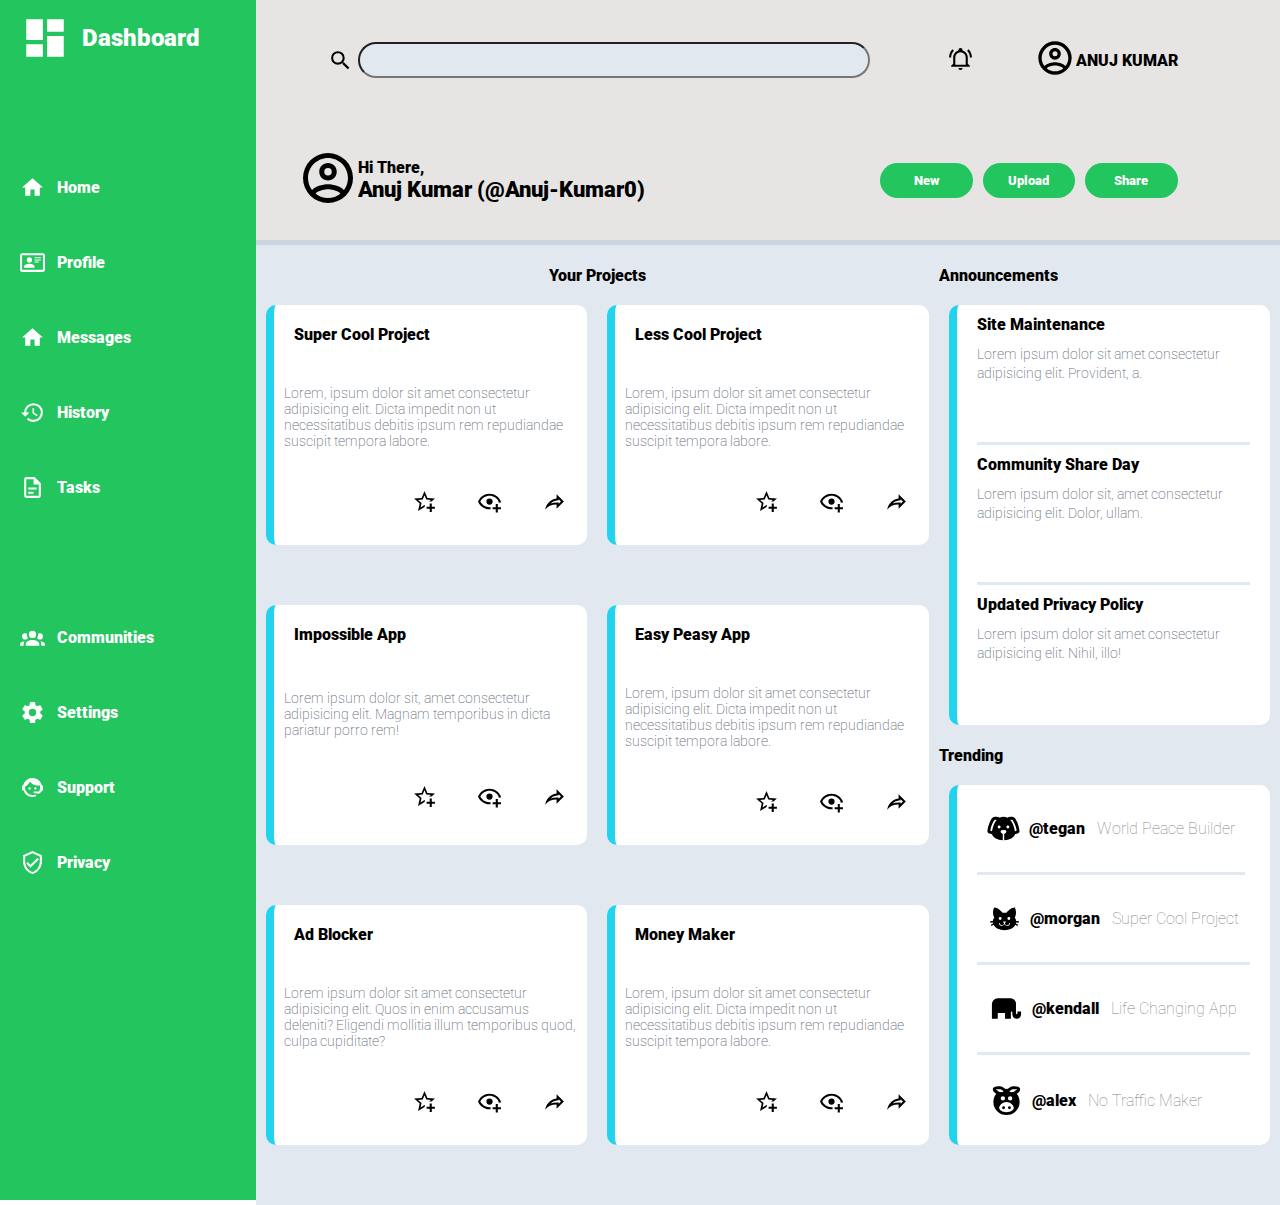
==== commit fbefac45: "Admin Dashboard With Responsive Features" ====
--- a/Admin-Dashboard.html
+++ b/Admin-Dashboard.html
@@ -10,48 +10,48 @@
     <div id="main-grid-container">
         <div id="sidebar">
             <div class="dashboard sidebar-icons">
-            <svg xmlns="http://www.w3.org/2000/svg" viewBox="0 0 24 24" min-width="10" width="50" height="50"><title>Dashboard</title><path d="M13,3V9H21V3M13,21H21V11H13M3,21H11V15H3M3,13H11V3H3V13Z" /></svg><span>&nbsp;&nbsp;Dashboard</span>
+            <svg xmlns="http://www.w3.org/2000/svg" viewBox="0 0 24 24" min-width="10" width="50" height="50"><title>Dashboard</title><path fill="#fff" d="M13,3V9H21V3M13,21H21V11H13M3,21H11V15H3M3,13H11V3H3V13Z" /></svg><span style="color: #fff;">&nbsp;&nbsp;Dashboard</span>
         </div>
         
         <div class="home">
-            <a class="sidebar-icons" href="https://www.example.com"><svg xmlns="http://www.w3.org/2000/svg" viewBox="0 0 24 24" width="25" height="25"><title>Home</title><path d="M10,20V14H14V20H19V12H22L12,3L2,12H5V20H10Z" /></svg><span>&nbsp;&nbsp;&nbsp;Home</span></a>
+            <a class="sidebar-icons" href="https://www.example.com"><svg xmlns="http://www.w3.org/2000/svg" viewBox="0 0 24 24" width="25" height="25"><title>Home</title><path path fill="#fff" d="M10,20V14H14V20H19V12H22L12,3L2,12H5V20H10Z" /></svg><span>&nbsp;&nbsp;&nbsp;Home</span></a>
         </div>
 
         <div class="profile">
-            <a class="sidebar-icons" href="https://www.example.com"><svg xmlns="http://www.w3.org/2000/svg" viewBox="0 0 24 24" width="25" height="25"><title>Profile</title><path d="M22,3H2C0.91,3.04 0.04,3.91 0,5V19C0.04,20.09 0.91,20.96 2,21H22C23.09,20.96 23.96,20.09 24,19V5C23.96,3.91 23.09,3.04 22,3M22,19H2V5H22V19M14,17V15.75C14,14.09 10.66,13.25 9,13.25C7.34,13.25 4,14.09 4,15.75V17H14M9,7A2.5,2.5 0 0,0 6.5,9.5A2.5,2.5 0 0,0 9,12A2.5,2.5 0 0,0 11.5,9.5A2.5,2.5 0 0,0 9,7M14,7V8H20V7H14M14,9V10H20V9H14M14,11V12H18V11H14" /></svg><span>&nbsp;&nbsp;&nbsp;Profile</span></a>
+            <a class="sidebar-icons" href="https://www.example.com"><svg xmlns="http://www.w3.org/2000/svg" viewBox="0 0 24 24" width="25" height="25"><title>Profile</title><path path fill="#fff" d="M22,3H2C0.91,3.04 0.04,3.91 0,5V19C0.04,20.09 0.91,20.96 2,21H22C23.09,20.96 23.96,20.09 24,19V5C23.96,3.91 23.09,3.04 22,3M22,19H2V5H22V19M14,17V15.75C14,14.09 10.66,13.25 9,13.25C7.34,13.25 4,14.09 4,15.75V17H14M9,7A2.5,2.5 0 0,0 6.5,9.5A2.5,2.5 0 0,0 9,12A2.5,2.5 0 0,0 11.5,9.5A2.5,2.5 0 0,0 9,7M14,7V8H20V7H14M14,9V10H20V9H14M14,11V12H18V11H14" /></svg><span>&nbsp;&nbsp;&nbsp;Profile</span></a>
         </div>
 
         <div class="messages">
-            <a class="sidebar-icons" href="https://www.example.com"><svg xmlns="http://www.w3.org/2000/svg" viewBox="0 0 24 24" width="25" height="25"><title>Messages</title><path d="M10,20V14H14V20H19V12H22L12,3L2,12H5V20H10Z" /></svg><span>&nbsp;&nbsp;&nbsp;Messages</span></a>
+            <a class="sidebar-icons" href="https://www.example.com"><svg xmlns="http://www.w3.org/2000/svg" viewBox="0 0 24 24" width="25" height="25"><title>Messages</title><path path fill="#fff" d="M10,20V14H14V20H19V12H22L12,3L2,12H5V20H10Z" /></svg><span>&nbsp;&nbsp;&nbsp;Messages</span></a>
         </div>
 
         <div class="history">
-            <a class="sidebar-icons" href="https://www.example.com"><svg xmlns="http://www.w3.org/2000/svg" viewBox="0 0 24 24" width="25" height="25"><title>History</title><path d="M13.5,8H12V13L16.28,15.54L17,14.33L13.5,12.25V8M13,3A9,9 0 0,0 4,12H1L4.96,16.03L9,12H6A7,7 0 0,1 13,5A7,7 0 0,1 20,12A7,7 0 0,1 13,19C11.07,19 9.32,18.21 8.06,16.94L6.64,18.36C8.27,20 10.5,21 13,21A9,9 0 0,0 22,12A9,9 0 0,0 13,3" /></svg><span>&nbsp;&nbsp;&nbsp;History</span></a>
+            <a class="sidebar-icons" href="https://www.example.com"><svg xmlns="http://www.w3.org/2000/svg" viewBox="0 0 24 24" width="25" height="25"><title>History</title><path path fill="#fff" d="M13.5,8H12V13L16.28,15.54L17,14.33L13.5,12.25V8M13,3A9,9 0 0,0 4,12H1L4.96,16.03L9,12H6A7,7 0 0,1 13,5A7,7 0 0,1 20,12A7,7 0 0,1 13,19C11.07,19 9.32,18.21 8.06,16.94L6.64,18.36C8.27,20 10.5,21 13,21A9,9 0 0,0 22,12A9,9 0 0,0 13,3" /></svg><span>&nbsp;&nbsp;&nbsp;History</span></a>
         </div>
 
         <div class="tasks">
-            <a class="sidebar-icons" href="https://www.example.com"><svg xmlns="http://www.w3.org/2000/svg" viewBox="0 0 24 24" width="25" height="25"><title>Tasks</title><path d="M6,2A2,2 0 0,0 4,4V20A2,2 0 0,0 6,22H18A2,2 0 0,0 20,20V8L14,2H6M6,4H13V9H18V20H6V4M8,12V14H16V12H8M8,16V18H13V16H8Z" /></svg><span>&nbsp;&nbsp;&nbsp;Tasks</span></a>
+            <a class="sidebar-icons" href="https://www.example.com"><svg xmlns="http://www.w3.org/2000/svg" viewBox="0 0 24 24" width="25" height="25"><title>Tasks</title><path path fill="#fff" d="M6,2A2,2 0 0,0 4,4V20A2,2 0 0,0 6,22H18A2,2 0 0,0 20,20V8L14,2H6M6,4H13V9H18V20H6V4M8,12V14H16V12H8M8,16V18H13V16H8Z" /></svg><span>&nbsp;&nbsp;&nbsp;Tasks</span></a>
         </div>
 
         <div class="communities">
-            <a class="sidebar-icons" href="https://www.example.com"><svg xmlns="http://www.w3.org/2000/svg" viewBox="0 0 24 24" width="25" height="25"><title>Communities</title><path d="M12,5.5A3.5,3.5 0 0,1 15.5,9A3.5,3.5 0 0,1 12,12.5A3.5,3.5 0 0,1 8.5,9A3.5,3.5 0 0,1 12,5.5M5,8C5.56,8 6.08,8.15 6.53,8.42C6.38,9.85 6.8,11.27 7.66,12.38C7.16,13.34 6.16,14 5,14A3,3 0 0,1 2,11A3,3 0 0,1 5,8M19,8A3,3 0 0,1 22,11A3,3 0 0,1 19,14C17.84,14 16.84,13.34 16.34,12.38C17.2,11.27 17.62,9.85 17.47,8.42C17.92,8.15 18.44,8 19,8M5.5,18.25C5.5,16.18 8.41,14.5 12,14.5C15.59,14.5 18.5,16.18 18.5,18.25V20H5.5V18.25M0,20V18.5C0,17.11 1.89,15.94 4.45,15.6C3.86,16.28 3.5,17.22 3.5,18.25V20H0M24,20H20.5V18.25C20.5,17.22 20.14,16.28 19.55,15.6C22.11,15.94 24,17.11 24,18.5V20Z" /></svg><span>&nbsp;&nbsp;&nbsp;Communities</span></a>
+            <a class="sidebar-icons" href="https://www.example.com"><svg xmlns="http://www.w3.org/2000/svg" viewBox="0 0 24 24" width="25" height="25"><title>Communities</title><path path fill="#fff" d="M12,5.5A3.5,3.5 0 0,1 15.5,9A3.5,3.5 0 0,1 12,12.5A3.5,3.5 0 0,1 8.5,9A3.5,3.5 0 0,1 12,5.5M5,8C5.56,8 6.08,8.15 6.53,8.42C6.38,9.85 6.8,11.27 7.66,12.38C7.16,13.34 6.16,14 5,14A3,3 0 0,1 2,11A3,3 0 0,1 5,8M19,8A3,3 0 0,1 22,11A3,3 0 0,1 19,14C17.84,14 16.84,13.34 16.34,12.38C17.2,11.27 17.62,9.85 17.47,8.42C17.92,8.15 18.44,8 19,8M5.5,18.25C5.5,16.18 8.41,14.5 12,14.5C15.59,14.5 18.5,16.18 18.5,18.25V20H5.5V18.25M0,20V18.5C0,17.11 1.89,15.94 4.45,15.6C3.86,16.28 3.5,17.22 3.5,18.25V20H0M24,20H20.5V18.25C20.5,17.22 20.14,16.28 19.55,15.6C22.11,15.94 24,17.11 24,18.5V20Z" /></svg><span>&nbsp;&nbsp;&nbsp;Communities</span></a>
         </div>
 
         <div class="settings">
-            <a class="sidebar-icons" href="https://www.example.com"><svg xmlns="http://www.w3.org/2000/svg" viewBox="0 0 24 24" width="25" height="25"><title>Settings</title><path d="M12,15.5A3.5,3.5 0 0,1 8.5,12A3.5,3.5 0 0,1 12,8.5A3.5,3.5 0 0,1 15.5,12A3.5,3.5 0 0,1 12,15.5M19.43,12.97C19.47,12.65 19.5,12.33 19.5,12C19.5,11.67 19.47,11.34 19.43,11L21.54,9.37C21.73,9.22 21.78,8.95 21.66,8.73L19.66,5.27C19.54,5.05 19.27,4.96 19.05,5.05L16.56,6.05C16.04,5.66 15.5,5.32 14.87,5.07L14.5,2.42C14.46,2.18 14.25,2 14,2H10C9.75,2 9.54,2.18 9.5,2.42L9.13,5.07C8.5,5.32 7.96,5.66 7.44,6.05L4.95,5.05C4.73,4.96 4.46,5.05 4.34,5.27L2.34,8.73C2.21,8.95 2.27,9.22 2.46,9.37L4.57,11C4.53,11.34 4.5,11.67 4.5,12C4.5,12.33 4.53,12.65 4.57,12.97L2.46,14.63C2.27,14.78 2.21,15.05 2.34,15.27L4.34,18.73C4.46,18.95 4.73,19.03 4.95,18.95L7.44,17.94C7.96,18.34 8.5,18.68 9.13,18.93L9.5,21.58C9.54,21.82 9.75,22 10,22H14C14.25,22 14.46,21.82 14.5,21.58L14.87,18.93C15.5,18.67 16.04,18.34 16.56,17.94L19.05,18.95C19.27,19.03 19.54,18.95 19.66,18.73L21.66,15.27C21.78,15.05 21.73,14.78 21.54,14.63L19.43,12.97Z" /></svg><span>&nbsp;&nbsp;&nbsp;Settings</span></a>
+            <a class="sidebar-icons" href="https://www.example.com"><svg xmlns="http://www.w3.org/2000/svg" viewBox="0 0 24 24" width="25" height="25"><title>Settings</title><path path fill="#fff" d="M12,15.5A3.5,3.5 0 0,1 8.5,12A3.5,3.5 0 0,1 12,8.5A3.5,3.5 0 0,1 15.5,12A3.5,3.5 0 0,1 12,15.5M19.43,12.97C19.47,12.65 19.5,12.33 19.5,12C19.5,11.67 19.47,11.34 19.43,11L21.54,9.37C21.73,9.22 21.78,8.95 21.66,8.73L19.66,5.27C19.54,5.05 19.27,4.96 19.05,5.05L16.56,6.05C16.04,5.66 15.5,5.32 14.87,5.07L14.5,2.42C14.46,2.18 14.25,2 14,2H10C9.75,2 9.54,2.18 9.5,2.42L9.13,5.07C8.5,5.32 7.96,5.66 7.44,6.05L4.95,5.05C4.73,4.96 4.46,5.05 4.34,5.27L2.34,8.73C2.21,8.95 2.27,9.22 2.46,9.37L4.57,11C4.53,11.34 4.5,11.67 4.5,12C4.5,12.33 4.53,12.65 4.57,12.97L2.46,14.63C2.27,14.78 2.21,15.05 2.34,15.27L4.34,18.73C4.46,18.95 4.73,19.03 4.95,18.95L7.44,17.94C7.96,18.34 8.5,18.68 9.13,18.93L9.5,21.58C9.54,21.82 9.75,22 10,22H14C14.25,22 14.46,21.82 14.5,21.58L14.87,18.93C15.5,18.67 16.04,18.34 16.56,17.94L19.05,18.95C19.27,19.03 19.54,18.95 19.66,18.73L21.66,15.27C21.78,15.05 21.73,14.78 21.54,14.63L19.43,12.97Z" /></svg><span>&nbsp;&nbsp;&nbsp;Settings</span></a>
         </div>
 
         <div class="support">
-            <a class="sidebar-icons" href="https://www.example.com"><svg xmlns="http://www.w3.org/2000/svg" viewBox="0 0 24 24" width="25" height="25"><title>Support</title><path d="M18.72,14.76C19.07,13.91 19.26,13 19.26,12C19.26,11.28 19.15,10.59 18.96,9.95C18.31,10.1 17.63,10.18 16.92,10.18C13.86,10.18 11.15,8.67 9.5,6.34C8.61,8.5 6.91,10.26 4.77,11.22C4.73,11.47 4.73,11.74 4.73,12A7.27,7.27 0 0,0 12,19.27C13.05,19.27 14.06,19.04 14.97,18.63C15.54,19.72 15.8,20.26 15.78,20.26C14.14,20.81 12.87,21.08 12,21.08C9.58,21.08 7.27,20.13 5.57,18.42C4.53,17.38 3.76,16.11 3.33,14.73H2V10.18H3.09C3.93,6.04 7.6,2.92 12,2.92C14.4,2.92 16.71,3.87 18.42,5.58C19.69,6.84 20.54,8.45 20.89,10.18H22V14.67H22V14.69L22,14.73H21.94L18.38,18L13.08,17.4V15.73H17.91L18.72,14.76M9.27,11.77C9.57,11.77 9.86,11.89 10.07,12.11C10.28,12.32 10.4,12.61 10.4,12.91C10.4,13.21 10.28,13.5 10.07,13.71C9.86,13.92 9.57,14.04 9.27,14.04C8.64,14.04 8.13,13.54 8.13,12.91C8.13,12.28 8.64,11.77 9.27,11.77M14.72,11.77C15.35,11.77 15.85,12.28 15.85,12.91C15.85,13.54 15.35,14.04 14.72,14.04C14.09,14.04 13.58,13.54 13.58,12.91A1.14,1.14 0 0,1 14.72,11.77Z" /></svg><span>&nbsp;&nbsp;&nbsp;Support</span></a>
+            <a class="sidebar-icons" href="https://www.example.com"><svg xmlns="http://www.w3.org/2000/svg" viewBox="0 0 24 24" width="25" height="25"><title>Support</title><path path fill="#fff" d="M18.72,14.76C19.07,13.91 19.26,13 19.26,12C19.26,11.28 19.15,10.59 18.96,9.95C18.31,10.1 17.63,10.18 16.92,10.18C13.86,10.18 11.15,8.67 9.5,6.34C8.61,8.5 6.91,10.26 4.77,11.22C4.73,11.47 4.73,11.74 4.73,12A7.27,7.27 0 0,0 12,19.27C13.05,19.27 14.06,19.04 14.97,18.63C15.54,19.72 15.8,20.26 15.78,20.26C14.14,20.81 12.87,21.08 12,21.08C9.58,21.08 7.27,20.13 5.57,18.42C4.53,17.38 3.76,16.11 3.33,14.73H2V10.18H3.09C3.93,6.04 7.6,2.92 12,2.92C14.4,2.92 16.71,3.87 18.42,5.58C19.69,6.84 20.54,8.45 20.89,10.18H22V14.67H22V14.69L22,14.73H21.94L18.38,18L13.08,17.4V15.73H17.91L18.72,14.76M9.27,11.77C9.57,11.77 9.86,11.89 10.07,12.11C10.28,12.32 10.4,12.61 10.4,12.91C10.4,13.21 10.28,13.5 10.07,13.71C9.86,13.92 9.57,14.04 9.27,14.04C8.64,14.04 8.13,13.54 8.13,12.91C8.13,12.28 8.64,11.77 9.27,11.77M14.72,11.77C15.35,11.77 15.85,12.28 15.85,12.91C15.85,13.54 15.35,14.04 14.72,14.04C14.09,14.04 13.58,13.54 13.58,12.91A1.14,1.14 0 0,1 14.72,11.77Z" /></svg><span>&nbsp;&nbsp;&nbsp;Support</span></a>
         </div>
 
         <div class="privacy">
-            <a class="sidebar-icons" href="https://www.example.com"><svg xmlns="http://www.w3.org/2000/svg" viewBox="0 0 24 24" width="25" height="25"><title>Privacy</title><path d="M21,11C21,16.55 17.16,21.74 12,23C6.84,21.74 3,16.55 3,11V5L12,1L21,5V11M12,21C15.75,20 19,15.54 19,11.22V6.3L12,3.18L5,6.3V11.22C5,15.54 8.25,20 12,21M10,17L6,13L7.41,11.59L10,14.17L16.59,7.58L18,9" /></svg><span?>&nbsp;&nbsp;&nbsp;Privacy</span></a>
+            <a class="sidebar-icons" href="https://www.example.com"><svg xmlns="http://www.w3.org/2000/svg" viewBox="0 0 24 24" width="25" height="25"><title>Privacy</title><path path fill="#fff" d="M21,11C21,16.55 17.16,21.74 12,23C6.84,21.74 3,16.55 3,11V5L12,1L21,5V11M12,21C15.75,20 19,15.54 19,11.22V6.3L12,3.18L5,6.3V11.22C5,15.54 8.25,20 12,21M10,17L6,13L7.41,11.59L10,14.17L16.59,7.58L18,9" /></svg><span?>&nbsp;&nbsp;&nbsp;Privacy</span></a>
             </div>
     </div>
         <div id="header">
                 <span id="search-icon"><svg xmlns="http://www.w3.org/2000/svg" viewBox="0 0 24 24" width="25" height="25"><title>Search</title><path d="M9.5,3A6.5,6.5 0 0,1 16,9.5C16,11.11 15.41,12.59 14.44,13.73L14.71,14H15.5L20.5,19L19,20.5L14,15.5V14.71L13.73,14.44C12.59,15.41 11.11,16 9.5,16A6.5,6.5 0 0,1 3,9.5A6.5,6.5 0 0,1 9.5,3M9.5,5C7,5 5,7 5,9.5C5,12 7,14 9.5,14C12,14 14,12 14,9.5C14,7 12,5 9.5,5Z" /></svg></span>
-                <span id="search-bar"><input type="text" name="search-bar" id="search-bar"></span>
+                <input type="text" name="search-bar" id="search-bar">
                 <span id="notification"><a href="https://www.example.com"><svg xmlns="http://www.w3.org/2000/svg" viewBox="0 0 24 24" height="25" width="25"><title>Notification</title><path d="M10,21H14A2,2 0 0,1 12,23A2,2 0 0,1 10,21M21,19V20H3V19L5,17V11C5,7.9 7.03,5.17 10,4.29C10,4.19 10,4.1 10,4A2,2 0 0,1 12,2A2,2 0 0,1 14,4C14,4.1 14,4.19 14,4.29C16.97,5.17 19,7.9 19,11V17L21,19M17,11A5,5 0 0,0 12,6A5,5 0 0,0 7,11V18H17V11M19.75,3.19L18.33,4.61C20.04,6.3 21,8.6 21,11H23C23,8.07 21.84,5.25 19.75,3.19M1,11H3C3,8.6 3.96,6.3 5.67,4.61L4.25,3.19C2.16,5.25 1,8.07 1,11Z" /></svg></a></span>
                 <span class="github" id="account"><a href="https://github.com/Anuj-Kumar0"><svg xmlns="http://www.w3.org/2000/svg" viewBox="0 0 24 24" height="40" width="40"><title>Account</title><path d="M12,2A10,10 0 0,0 2,12A10,10 0 0,0 12,22A10,10 0 0,0 22,12A10,10 0 0,0 12,2M7.07,18.28C7.5,17.38 10.12,16.5 12,16.5C13.88,16.5 16.5,17.38 16.93,18.28C15.57,19.36 13.86,20 12,20C10.14,20 8.43,19.36 7.07,18.28M18.36,16.83C16.93,15.09 13.46,14.5 12,14.5C10.54,14.5 7.07,15.09 5.64,16.83C4.62,15.5 4,13.82 4,12C4,7.59 7.59,4 12,4C16.41,4 20,7.59 20,12C20,13.82 19.38,15.5 18.36,16.83M12,6C10.06,6 8.5,7.56 8.5,9.5C8.5,11.44 10.06,13 12,13C13.94,13 15.5,11.44 15.5,9.5C15.5,7.56 13.94,6 12,6M12,11A1.5,1.5 0 0,1 10.5,9.5A1.5,1.5 0 0,1 12,8A1.5,1.5 0 0,1 13.5,9.5A1.5,1.5 0 0,1 12,11Z" /></svg></a></span>
                 <span class="github" id="name"><a href="https://github.com/Anuj-Kumar0">ANUJ KUMAR</a></span>
@@ -71,9 +71,9 @@
                 <span>Trending</span>
                 <div class="cards Super"><p class="cards-para">Super Cool Project</p><span>Lorem, ipsum dolor sit amet consectetur adipisicing elit. Dicta impedit non ut necessitatibus debitis ipsum rem repudiandae suscipit tempora labore.</span>
                 <main>
-                    <svg xmlns="http://www.w3.org/2000/svg" viewBox="0 0 24 24" width="25" height="25"><title>Add To Favourites</title><path d="M5.8 21L7.4 14L2 9.2L9.2 8.6L12 2L14.8 8.6L22 9.2L18.8 12H18C17.3 12 16.6 12.1 15.9 12.4L18.1 10.5L13.7 10.1L12 6.1L10.3 10.1L5.9 10.5L9.2 13.4L8.2 17.7L12 15.4L12.5 15.7C12.3 16.2 12.1 16.8 12.1 17.3L5.8 21M17 14V17H14V19H17V22H19V19H22V17H19V14H17Z" /></svg>
+                    <svg xmlns="http://www.w3.org/2000/svg" viewBox="0 0 24 24" width="25" height="25"><title>Add To Favorites</title><path d="M5.8 21L7.4 14L2 9.2L9.2 8.6L12 2L14.8 8.6L22 9.2L18.8 12H18C17.3 12 16.6 12.1 15.9 12.4L18.1 10.5L13.7 10.1L12 6.1L10.3 10.1L5.9 10.5L9.2 13.4L8.2 17.7L12 15.4L12.5 15.7C12.3 16.2 12.1 16.8 12.1 17.3L5.8 21M17 14V17H14V19H17V22H19V19H22V17H19V14H17Z" /></svg>
 
-                    <svg xmlns="http://www.w3.org/2000/svg" viewBox="0 0 24 24" width="25" height="25"><title>Add TO Preview List</title><path d="M12,4.5C7,4.5 2.73,7.61 1,12C2.73,16.39 7,19.5 12,19.5C12.36,19.5 12.72,19.5 13.08,19.45C13.03,19.13 13,18.82 13,18.5C13,18.14 13.04,17.78 13.1,17.42C12.74,17.46 12.37,17.5 12,17.5C8.24,17.5 4.83,15.36 3.18,12C4.83,8.64 8.24,6.5 12,6.5C15.76,6.5 19.17,8.64 20.82,12C20.7,12.24 20.56,12.45 20.43,12.68C21.09,12.84 21.72,13.11 22.29,13.5C22.56,13 22.8,12.5 23,12C21.27,7.61 17,4.5 12,4.5M12,9A3,3 0 0,0 9,12A3,3 0 0,0 12,15A3,3 0 0,0 15,12A3,3 0 0,0 12,9M18,14.5V17.5H15V19.5H18V22.5H20V19.5H23V17.5H20V14.5H18Z" /></svg>
+                    <svg xmlns="http://www.w3.org/2000/svg" viewBox="0 0 24 24" width="25" height="25"><title>Add To Preview List</title><path d="M12,4.5C7,4.5 2.73,7.61 1,12C2.73,16.39 7,19.5 12,19.5C12.36,19.5 12.72,19.5 13.08,19.45C13.03,19.13 13,18.82 13,18.5C13,18.14 13.04,17.78 13.1,17.42C12.74,17.46 12.37,17.5 12,17.5C8.24,17.5 4.83,15.36 3.18,12C4.83,8.64 8.24,6.5 12,6.5C15.76,6.5 19.17,8.64 20.82,12C20.7,12.24 20.56,12.45 20.43,12.68C21.09,12.84 21.72,13.11 22.29,13.5C22.56,13 22.8,12.5 23,12C21.27,7.61 17,4.5 12,4.5M12,9A3,3 0 0,0 9,12A3,3 0 0,0 12,15A3,3 0 0,0 15,12A3,3 0 0,0 12,9M18,14.5V17.5H15V19.5H18V22.5H20V19.5H23V17.5H20V14.5H18Z" /></svg>
 
                     <svg xmlns="http://www.w3.org/2000/svg" viewBox="0 0 24 24" width="25" height="25"><title>Share</title><path d="M14,5V9C7,10 4,15 3,20C5.5,16.5 9,14.9 14,14.9V19L21,12L14,5M16,9.83L18.17,12L16,14.17V12.9H14C11.93,12.9 10.07,13.28 8.34,13.85C9.74,12.46 11.54,11.37 14.28,11L16,10.73V9.83Z" /></svg>
 
@@ -81,9 +81,9 @@
                 </div>
                 <div class="cards Less"><p>Less Cool Project</p><span>Lorem, ipsum dolor sit amet consectetur adipisicing elit. Dicta impedit non ut necessitatibus debitis ipsum rem repudiandae suscipit tempora labore.</span>
                     <main>
-                        <svg xmlns="http://www.w3.org/2000/svg" viewBox="0 0 24 24" width="25" height="25"><title>Add To Favourites</title><path d="M5.8 21L7.4 14L2 9.2L9.2 8.6L12 2L14.8 8.6L22 9.2L18.8 12H18C17.3 12 16.6 12.1 15.9 12.4L18.1 10.5L13.7 10.1L12 6.1L10.3 10.1L5.9 10.5L9.2 13.4L8.2 17.7L12 15.4L12.5 15.7C12.3 16.2 12.1 16.8 12.1 17.3L5.8 21M17 14V17H14V19H17V22H19V19H22V17H19V14H17Z" /></svg>
+                        <svg xmlns="http://www.w3.org/2000/svg" viewBox="0 0 24 24" width="25" height="25"><title>Add To Favorites</title><path d="M5.8 21L7.4 14L2 9.2L9.2 8.6L12 2L14.8 8.6L22 9.2L18.8 12H18C17.3 12 16.6 12.1 15.9 12.4L18.1 10.5L13.7 10.1L12 6.1L10.3 10.1L5.9 10.5L9.2 13.4L8.2 17.7L12 15.4L12.5 15.7C12.3 16.2 12.1 16.8 12.1 17.3L5.8 21M17 14V17H14V19H17V22H19V19H22V17H19V14H17Z" /></svg>
     
-                        <svg xmlns="http://www.w3.org/2000/svg" viewBox="0 0 24 24" width="25" height="25"><title>Add TO Preview List</title><path d="M12,4.5C7,4.5 2.73,7.61 1,12C2.73,16.39 7,19.5 12,19.5C12.36,19.5 12.72,19.5 13.08,19.45C13.03,19.13 13,18.82 13,18.5C13,18.14 13.04,17.78 13.1,17.42C12.74,17.46 12.37,17.5 12,17.5C8.24,17.5 4.83,15.36 3.18,12C4.83,8.64 8.24,6.5 12,6.5C15.76,6.5 19.17,8.64 20.82,12C20.7,12.24 20.56,12.45 20.43,12.68C21.09,12.84 21.72,13.11 22.29,13.5C22.56,13 22.8,12.5 23,12C21.27,7.61 17,4.5 12,4.5M12,9A3,3 0 0,0 9,12A3,3 0 0,0 12,15A3,3 0 0,0 15,12A3,3 0 0,0 12,9M18,14.5V17.5H15V19.5H18V22.5H20V19.5H23V17.5H20V14.5H18Z" /></svg>
+                        <svg xmlns="http://www.w3.org/2000/svg" viewBox="0 0 24 24" width="25" height="25"><title>Add To Preview List</title><path d="M12,4.5C7,4.5 2.73,7.61 1,12C2.73,16.39 7,19.5 12,19.5C12.36,19.5 12.72,19.5 13.08,19.45C13.03,19.13 13,18.82 13,18.5C13,18.14 13.04,17.78 13.1,17.42C12.74,17.46 12.37,17.5 12,17.5C8.24,17.5 4.83,15.36 3.18,12C4.83,8.64 8.24,6.5 12,6.5C15.76,6.5 19.17,8.64 20.82,12C20.7,12.24 20.56,12.45 20.43,12.68C21.09,12.84 21.72,13.11 22.29,13.5C22.56,13 22.8,12.5 23,12C21.27,7.61 17,4.5 12,4.5M12,9A3,3 0 0,0 9,12A3,3 0 0,0 12,15A3,3 0 0,0 15,12A3,3 0 0,0 12,9M18,14.5V17.5H15V19.5H18V22.5H20V19.5H23V17.5H20V14.5H18Z" /></svg>
     
                         <svg xmlns="http://www.w3.org/2000/svg" viewBox="0 0 24 24" width="25" height="25"><title>Share</title><path d="M14,5V9C7,10 4,15 3,20C5.5,16.5 9,14.9 14,14.9V19L21,12L14,5M16,9.83L18.17,12L16,14.17V12.9H14C11.93,12.9 10.07,13.28 8.34,13.85C9.74,12.46 11.54,11.37 14.28,11L16,10.73V9.83Z" /></svg>
     
@@ -96,9 +96,9 @@
             </div>
                 <div class="cards Impossible"><p>Impossible App</p><span>Lorem ipsum dolor sit, amet consectetur adipisicing elit. Magnam temporibus in dicta pariatur porro rem!</span>
                     <main>
-                        <svg xmlns="http://www.w3.org/2000/svg" viewBox="0 0 24 24" width="25" height="25"><title>Add To Favourites</title><path d="M5.8 21L7.4 14L2 9.2L9.2 8.6L12 2L14.8 8.6L22 9.2L18.8 12H18C17.3 12 16.6 12.1 15.9 12.4L18.1 10.5L13.7 10.1L12 6.1L10.3 10.1L5.9 10.5L9.2 13.4L8.2 17.7L12 15.4L12.5 15.7C12.3 16.2 12.1 16.8 12.1 17.3L5.8 21M17 14V17H14V19H17V22H19V19H22V17H19V14H17Z" /></svg>
+                        <svg xmlns="http://www.w3.org/2000/svg" viewBox="0 0 24 24" width="25" height="25"><title>Add To Favorites</title><path d="M5.8 21L7.4 14L2 9.2L9.2 8.6L12 2L14.8 8.6L22 9.2L18.8 12H18C17.3 12 16.6 12.1 15.9 12.4L18.1 10.5L13.7 10.1L12 6.1L10.3 10.1L5.9 10.5L9.2 13.4L8.2 17.7L12 15.4L12.5 15.7C12.3 16.2 12.1 16.8 12.1 17.3L5.8 21M17 14V17H14V19H17V22H19V19H22V17H19V14H17Z" /></svg>
     
-                        <svg xmlns="http://www.w3.org/2000/svg" viewBox="0 0 24 24" width="25" height="25"><title>Add TO Preview List</title><path d="M12,4.5C7,4.5 2.73,7.61 1,12C2.73,16.39 7,19.5 12,19.5C12.36,19.5 12.72,19.5 13.08,19.45C13.03,19.13 13,18.82 13,18.5C13,18.14 13.04,17.78 13.1,17.42C12.74,17.46 12.37,17.5 12,17.5C8.24,17.5 4.83,15.36 3.18,12C4.83,8.64 8.24,6.5 12,6.5C15.76,6.5 19.17,8.64 20.82,12C20.7,12.24 20.56,12.45 20.43,12.68C21.09,12.84 21.72,13.11 22.29,13.5C22.56,13 22.8,12.5 23,12C21.27,7.61 17,4.5 12,4.5M12,9A3,3 0 0,0 9,12A3,3 0 0,0 12,15A3,3 0 0,0 15,12A3,3 0 0,0 12,9M18,14.5V17.5H15V19.5H18V22.5H20V19.5H23V17.5H20V14.5H18Z" /></svg>
+                        <svg xmlns="http://www.w3.org/2000/svg" viewBox="0 0 24 24" width="25" height="25"><title>Add To Preview List</title><path d="M12,4.5C7,4.5 2.73,7.61 1,12C2.73,16.39 7,19.5 12,19.5C12.36,19.5 12.72,19.5 13.08,19.45C13.03,19.13 13,18.82 13,18.5C13,18.14 13.04,17.78 13.1,17.42C12.74,17.46 12.37,17.5 12,17.5C8.24,17.5 4.83,15.36 3.18,12C4.83,8.64 8.24,6.5 12,6.5C15.76,6.5 19.17,8.64 20.82,12C20.7,12.24 20.56,12.45 20.43,12.68C21.09,12.84 21.72,13.11 22.29,13.5C22.56,13 22.8,12.5 23,12C21.27,7.61 17,4.5 12,4.5M12,9A3,3 0 0,0 9,12A3,3 0 0,0 12,15A3,3 0 0,0 15,12A3,3 0 0,0 12,9M18,14.5V17.5H15V19.5H18V22.5H20V19.5H23V17.5H20V14.5H18Z" /></svg>
     
                         <svg xmlns="http://www.w3.org/2000/svg" viewBox="0 0 24 24" width="25" height="25"><title>Share</title><path d="M14,5V9C7,10 4,15 3,20C5.5,16.5 9,14.9 14,14.9V19L21,12L14,5M16,9.83L18.17,12L16,14.17V12.9H14C11.93,12.9 10.07,13.28 8.34,13.85C9.74,12.46 11.54,11.37 14.28,11L16,10.73V9.83Z" /></svg>
     
@@ -106,9 +106,9 @@
                 </div>
                 <div class="cards Easy"><p>Easy Peasy App</p><span>Lorem, ipsum dolor sit amet consectetur adipisicing elit. Dicta impedit non ut necessitatibus debitis ipsum rem repudiandae suscipit tempora labore.</span>
                     <main>
-                        <svg xmlns="http://www.w3.org/2000/svg" viewBox="0 0 24 24" width="25" height="25"><title>Add To Favourites</title><path d="M5.8 21L7.4 14L2 9.2L9.2 8.6L12 2L14.8 8.6L22 9.2L18.8 12H18C17.3 12 16.6 12.1 15.9 12.4L18.1 10.5L13.7 10.1L12 6.1L10.3 10.1L5.9 10.5L9.2 13.4L8.2 17.7L12 15.4L12.5 15.7C12.3 16.2 12.1 16.8 12.1 17.3L5.8 21M17 14V17H14V19H17V22H19V19H22V17H19V14H17Z" /></svg>
+                        <svg xmlns="http://www.w3.org/2000/svg" viewBox="0 0 24 24" width="25" height="25"><title>Add To Favorites</title><path d="M5.8 21L7.4 14L2 9.2L9.2 8.6L12 2L14.8 8.6L22 9.2L18.8 12H18C17.3 12 16.6 12.1 15.9 12.4L18.1 10.5L13.7 10.1L12 6.1L10.3 10.1L5.9 10.5L9.2 13.4L8.2 17.7L12 15.4L12.5 15.7C12.3 16.2 12.1 16.8 12.1 17.3L5.8 21M17 14V17H14V19H17V22H19V19H22V17H19V14H17Z" /></svg>
     
-                        <svg xmlns="http://www.w3.org/2000/svg" viewBox="0 0 24 24" width="25" height="25"><title>Add TO Preview List</title><path d="M12,4.5C7,4.5 2.73,7.61 1,12C2.73,16.39 7,19.5 12,19.5C12.36,19.5 12.72,19.5 13.08,19.45C13.03,19.13 13,18.82 13,18.5C13,18.14 13.04,17.78 13.1,17.42C12.74,17.46 12.37,17.5 12,17.5C8.24,17.5 4.83,15.36 3.18,12C4.83,8.64 8.24,6.5 12,6.5C15.76,6.5 19.17,8.64 20.82,12C20.7,12.24 20.56,12.45 20.43,12.68C21.09,12.84 21.72,13.11 22.29,13.5C22.56,13 22.8,12.5 23,12C21.27,7.61 17,4.5 12,4.5M12,9A3,3 0 0,0 9,12A3,3 0 0,0 12,15A3,3 0 0,0 15,12A3,3 0 0,0 12,9M18,14.5V17.5H15V19.5H18V22.5H20V19.5H23V17.5H20V14.5H18Z" /></svg>
+                        <svg xmlns="http://www.w3.org/2000/svg" viewBox="0 0 24 24" width="25" height="25"><title>Add To Preview List</title><path d="M12,4.5C7,4.5 2.73,7.61 1,12C2.73,16.39 7,19.5 12,19.5C12.36,19.5 12.72,19.5 13.08,19.45C13.03,19.13 13,18.82 13,18.5C13,18.14 13.04,17.78 13.1,17.42C12.74,17.46 12.37,17.5 12,17.5C8.24,17.5 4.83,15.36 3.18,12C4.83,8.64 8.24,6.5 12,6.5C15.76,6.5 19.17,8.64 20.82,12C20.7,12.24 20.56,12.45 20.43,12.68C21.09,12.84 21.72,13.11 22.29,13.5C22.56,13 22.8,12.5 23,12C21.27,7.61 17,4.5 12,4.5M12,9A3,3 0 0,0 9,12A3,3 0 0,0 12,15A3,3 0 0,0 15,12A3,3 0 0,0 12,9M18,14.5V17.5H15V19.5H18V22.5H20V19.5H23V17.5H20V14.5H18Z" /></svg>
     
                         <svg xmlns="http://www.w3.org/2000/svg" viewBox="0 0 24 24" width="25" height="25"><title>Share</title><path d="M14,5V9C7,10 4,15 3,20C5.5,16.5 9,14.9 14,14.9V19L21,12L14,5M16,9.83L18.17,12L16,14.17V12.9H14C11.93,12.9 10.07,13.28 8.34,13.85C9.74,12.46 11.54,11.37 14.28,11L16,10.73V9.83Z" /></svg>
     
@@ -137,9 +137,9 @@
                 </div>
                 <div class="cards Ad"><p>Ad Blocker</p><span>Lorem ipsum dolor sit amet consectetur adipisicing elit. Quos in enim accusamus deleniti? Eligendi mollitia illum temporibus quod, culpa cupiditate?</span>
                     <main>
-                        <svg xmlns="http://www.w3.org/2000/svg" viewBox="0 0 24 24" width="25" height="25"><title>Add To Favourites</title><path d="M5.8 21L7.4 14L2 9.2L9.2 8.6L12 2L14.8 8.6L22 9.2L18.8 12H18C17.3 12 16.6 12.1 15.9 12.4L18.1 10.5L13.7 10.1L12 6.1L10.3 10.1L5.9 10.5L9.2 13.4L8.2 17.7L12 15.4L12.5 15.7C12.3 16.2 12.1 16.8 12.1 17.3L5.8 21M17 14V17H14V19H17V22H19V19H22V17H19V14H17Z" /></svg>
+                        <svg xmlns="http://www.w3.org/2000/svg" viewBox="0 0 24 24" width="25" height="25"><title>Add To Favorites</title><path d="M5.8 21L7.4 14L2 9.2L9.2 8.6L12 2L14.8 8.6L22 9.2L18.8 12H18C17.3 12 16.6 12.1 15.9 12.4L18.1 10.5L13.7 10.1L12 6.1L10.3 10.1L5.9 10.5L9.2 13.4L8.2 17.7L12 15.4L12.5 15.7C12.3 16.2 12.1 16.8 12.1 17.3L5.8 21M17 14V17H14V19H17V22H19V19H22V17H19V14H17Z" /></svg>
     
-                        <svg xmlns="http://www.w3.org/2000/svg" viewBox="0 0 24 24" width="25" height="25"><title>Add TO Preview List</title><path d="M12,4.5C7,4.5 2.73,7.61 1,12C2.73,16.39 7,19.5 12,19.5C12.36,19.5 12.72,19.5 13.08,19.45C13.03,19.13 13,18.82 13,18.5C13,18.14 13.04,17.78 13.1,17.42C12.74,17.46 12.37,17.5 12,17.5C8.24,17.5 4.83,15.36 3.18,12C4.83,8.64 8.24,6.5 12,6.5C15.76,6.5 19.17,8.64 20.82,12C20.7,12.24 20.56,12.45 20.43,12.68C21.09,12.84 21.72,13.11 22.29,13.5C22.56,13 22.8,12.5 23,12C21.27,7.61 17,4.5 12,4.5M12,9A3,3 0 0,0 9,12A3,3 0 0,0 12,15A3,3 0 0,0 15,12A3,3 0 0,0 12,9M18,14.5V17.5H15V19.5H18V22.5H20V19.5H23V17.5H20V14.5H18Z" /></svg>
+                        <svg xmlns="http://www.w3.org/2000/svg" viewBox="0 0 24 24" width="25" height="25"><title>Add To Preview List</title><path d="M12,4.5C7,4.5 2.73,7.61 1,12C2.73,16.39 7,19.5 12,19.5C12.36,19.5 12.72,19.5 13.08,19.45C13.03,19.13 13,18.82 13,18.5C13,18.14 13.04,17.78 13.1,17.42C12.74,17.46 12.37,17.5 12,17.5C8.24,17.5 4.83,15.36 3.18,12C4.83,8.64 8.24,6.5 12,6.5C15.76,6.5 19.17,8.64 20.82,12C20.7,12.24 20.56,12.45 20.43,12.68C21.09,12.84 21.72,13.11 22.29,13.5C22.56,13 22.8,12.5 23,12C21.27,7.61 17,4.5 12,4.5M12,9A3,3 0 0,0 9,12A3,3 0 0,0 12,15A3,3 0 0,0 15,12A3,3 0 0,0 12,9M18,14.5V17.5H15V19.5H18V22.5H20V19.5H23V17.5H20V14.5H18Z" /></svg>
     
                         <svg xmlns="http://www.w3.org/2000/svg" viewBox="0 0 24 24" width="25" height="25"><title>Share</title><path d="M14,5V9C7,10 4,15 3,20C5.5,16.5 9,14.9 14,14.9V19L21,12L14,5M16,9.83L18.17,12L16,14.17V12.9H14C11.93,12.9 10.07,13.28 8.34,13.85C9.74,12.46 11.54,11.37 14.28,11L16,10.73V9.83Z" /></svg>
     
@@ -147,9 +147,9 @@
                 </div>
                 <div class="cards Money"><p>Money Maker</p><span>Lorem, ipsum dolor sit amet consectetur adipisicing elit. Dicta impedit non ut necessitatibus debitis ipsum rem repudiandae suscipit tempora labore.</span>
                     <main>
-                        <svg xmlns="http://www.w3.org/2000/svg" viewBox="0 0 24 24" width="25" height="25"><title>Add To Favourites</title><path d="M5.8 21L7.4 14L2 9.2L9.2 8.6L12 2L14.8 8.6L22 9.2L18.8 12H18C17.3 12 16.6 12.1 15.9 12.4L18.1 10.5L13.7 10.1L12 6.1L10.3 10.1L5.9 10.5L9.2 13.4L8.2 17.7L12 15.4L12.5 15.7C12.3 16.2 12.1 16.8 12.1 17.3L5.8 21M17 14V17H14V19H17V22H19V19H22V17H19V14H17Z" /></svg>
+                        <svg xmlns="http://www.w3.org/2000/svg" viewBox="0 0 24 24" width="25" height="25"><title>Add To Favorites</title><path d="M5.8 21L7.4 14L2 9.2L9.2 8.6L12 2L14.8 8.6L22 9.2L18.8 12H18C17.3 12 16.6 12.1 15.9 12.4L18.1 10.5L13.7 10.1L12 6.1L10.3 10.1L5.9 10.5L9.2 13.4L8.2 17.7L12 15.4L12.5 15.7C12.3 16.2 12.1 16.8 12.1 17.3L5.8 21M17 14V17H14V19H17V22H19V19H22V17H19V14H17Z" /></svg>
     
-                        <svg xmlns="http://www.w3.org/2000/svg" viewBox="0 0 24 24" width="25" height="25"><title>Add TO Preview List</title><path d="M12,4.5C7,4.5 2.73,7.61 1,12C2.73,16.39 7,19.5 12,19.5C12.36,19.5 12.72,19.5 13.08,19.45C13.03,19.13 13,18.82 13,18.5C13,18.14 13.04,17.78 13.1,17.42C12.74,17.46 12.37,17.5 12,17.5C8.24,17.5 4.83,15.36 3.18,12C4.83,8.64 8.24,6.5 12,6.5C15.76,6.5 19.17,8.64 20.82,12C20.7,12.24 20.56,12.45 20.43,12.68C21.09,12.84 21.72,13.11 22.29,13.5C22.56,13 22.8,12.5 23,12C21.27,7.61 17,4.5 12,4.5M12,9A3,3 0 0,0 9,12A3,3 0 0,0 12,15A3,3 0 0,0 15,12A3,3 0 0,0 12,9M18,14.5V17.5H15V19.5H18V22.5H20V19.5H23V17.5H20V14.5H18Z" /></svg>
+                        <svg xmlns="http://www.w3.org/2000/svg" viewBox="0 0 24 24" width="25" height="25"><title>Add To Preview List</title><path d="M12,4.5C7,4.5 2.73,7.61 1,12C2.73,16.39 7,19.5 12,19.5C12.36,19.5 12.72,19.5 13.08,19.45C13.03,19.13 13,18.82 13,18.5C13,18.14 13.04,17.78 13.1,17.42C12.74,17.46 12.37,17.5 12,17.5C8.24,17.5 4.83,15.36 3.18,12C4.83,8.64 8.24,6.5 12,6.5C15.76,6.5 19.17,8.64 20.82,12C20.7,12.24 20.56,12.45 20.43,12.68C21.09,12.84 21.72,13.11 22.29,13.5C22.56,13 22.8,12.5 23,12C21.27,7.61 17,4.5 12,4.5M12,9A3,3 0 0,0 9,12A3,3 0 0,0 12,15A3,3 0 0,0 15,12A3,3 0 0,0 12,9M18,14.5V17.5H15V19.5H18V22.5H20V19.5H23V17.5H20V14.5H18Z" /></svg>
     
                         <svg xmlns="http://www.w3.org/2000/svg" viewBox="0 0 24 24" width="25" height="25"><title>Share</title><path d="M14,5V9C7,10 4,15 3,20C5.5,16.5 9,14.9 14,14.9V19L21,12L14,5M16,9.83L18.17,12L16,14.17V12.9H14C11.93,12.9 10.07,13.28 8.34,13.85C9.74,12.46 11.54,11.37 14.28,11L16,10.73V9.83Z" /></svg>
     
--- a/Admin-Dashboard.css
+++ b/Admin-Dashboard.css
@@ -19,6 +19,7 @@
 
 a {
   text-decoration: none;
+  color: #fff;
 }
 
 a:hover {
@@ -27,7 +28,7 @@
 
 div#sidebar {
   display: grid;
-  border: 5px solid #4ade80;
+  background-color: #22c55e;
   grid-template: repeat(16, minmax(75px, 1fr)) / repeat(1, minmax(50px, 1fr));
   grid-row: 1/11;
 }
@@ -92,8 +93,8 @@
 /*Header*/
 
 div#header {
-  border: 5px solid #a3e635;
-  display: grid;
+  display: grid;
+  background-color: #e7e5e4;
   grid-template: repeat(2, minmax(50px, 1fr)) / repeat(10, minmax(50px, 1fr));
   justify-content: center;
   align-items: center;
@@ -101,14 +102,19 @@
   grid-column: 2/6;
 }
 
+a[href="https://github.com/Anuj-Kumar0"]
+{
+  color: black;
+}
+
 span#search-icon {
+  margin-right: 5px;
   display: grid;
   justify-content: end;
 }
 
 span#search-bar {
   display: grid;
-  grid-area: 1/2/2/7;
   justify-content: flex-start;
 }
 
@@ -132,14 +138,10 @@
 }
 
 input {
-  width: 80ch;
+  grid-area: 1/2/2/7;
   height: 30px;
   border-radius: 30px;
   background-color: #e2e8f0;
-}
-
-input#search-bar {
-  grid-area: 1/2/2/7;
 }
 
 #second-row-account {
@@ -195,7 +197,6 @@
 /*Main Content Section*/
 
 div#main-content {
-  border: 5px solid #8b5cf6;
   grid-row: 3/11;
   grid-column: 2/6;
 }
@@ -337,29 +338,32 @@
 div.cards {
   display: grid;
   background-color: #fff;
-  border-left: 8px solid blueviolet;
+  border-left: 8px solid #22d3ee;
   border-radius: 10px;
   margin-left: 10px;
   margin-right: 10px;
 }
 
 div.cards > p {
-  margin-left: 10px;
-  margin-right: 10px;
+  margin: 20px;
 }
 
 .cards:hover {
-  box-shadow: 5px 5px 6px #c4b5fd;
+  box-shadow: 8px 8px 6px #c4b5fd;
 }
 
 p + span {
   margin-left: 10px;
   margin-right: 10px;
   position: relative;
-  bottom: 30px;
+  bottom: 10px;
   font-size: 14px;
   font-weight: 200;
   color: #6b7280;
+}
+
+pre {
+  margin: 10px auto;
 }
 
 pre + span {
